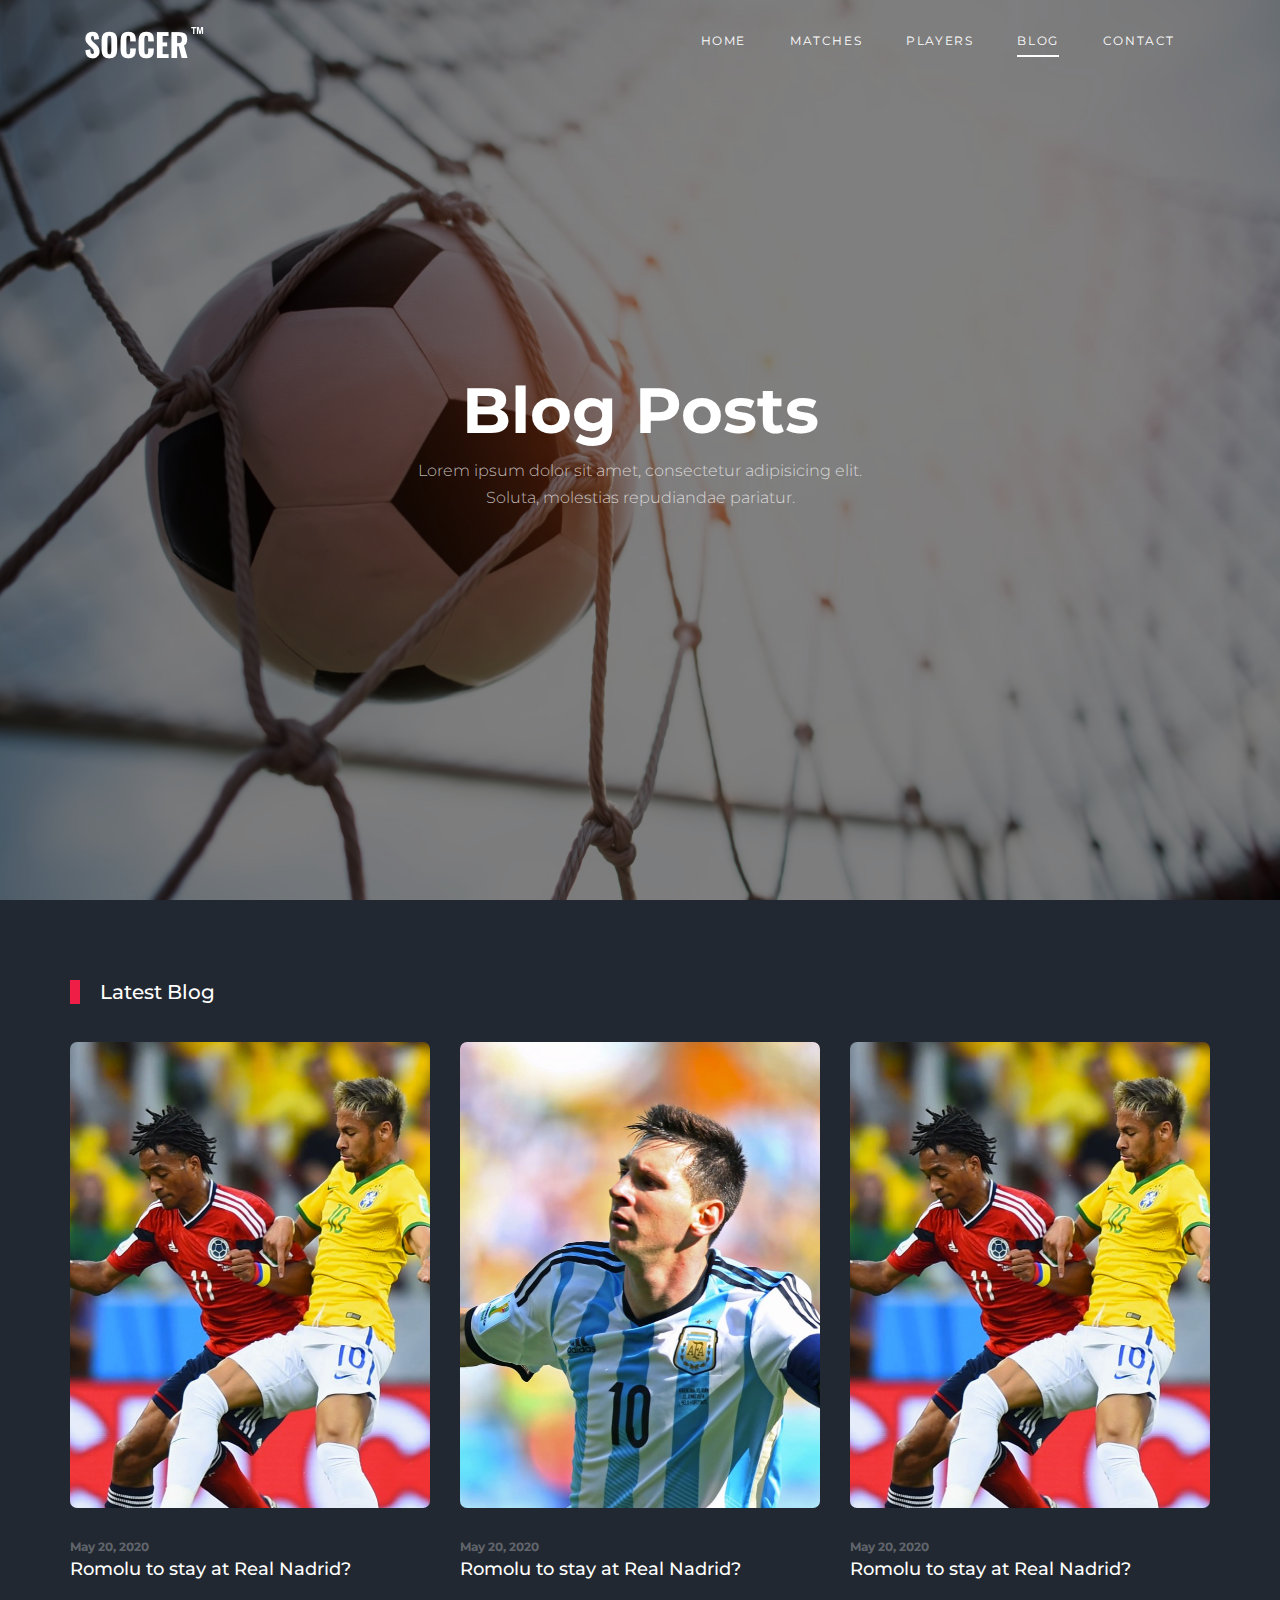
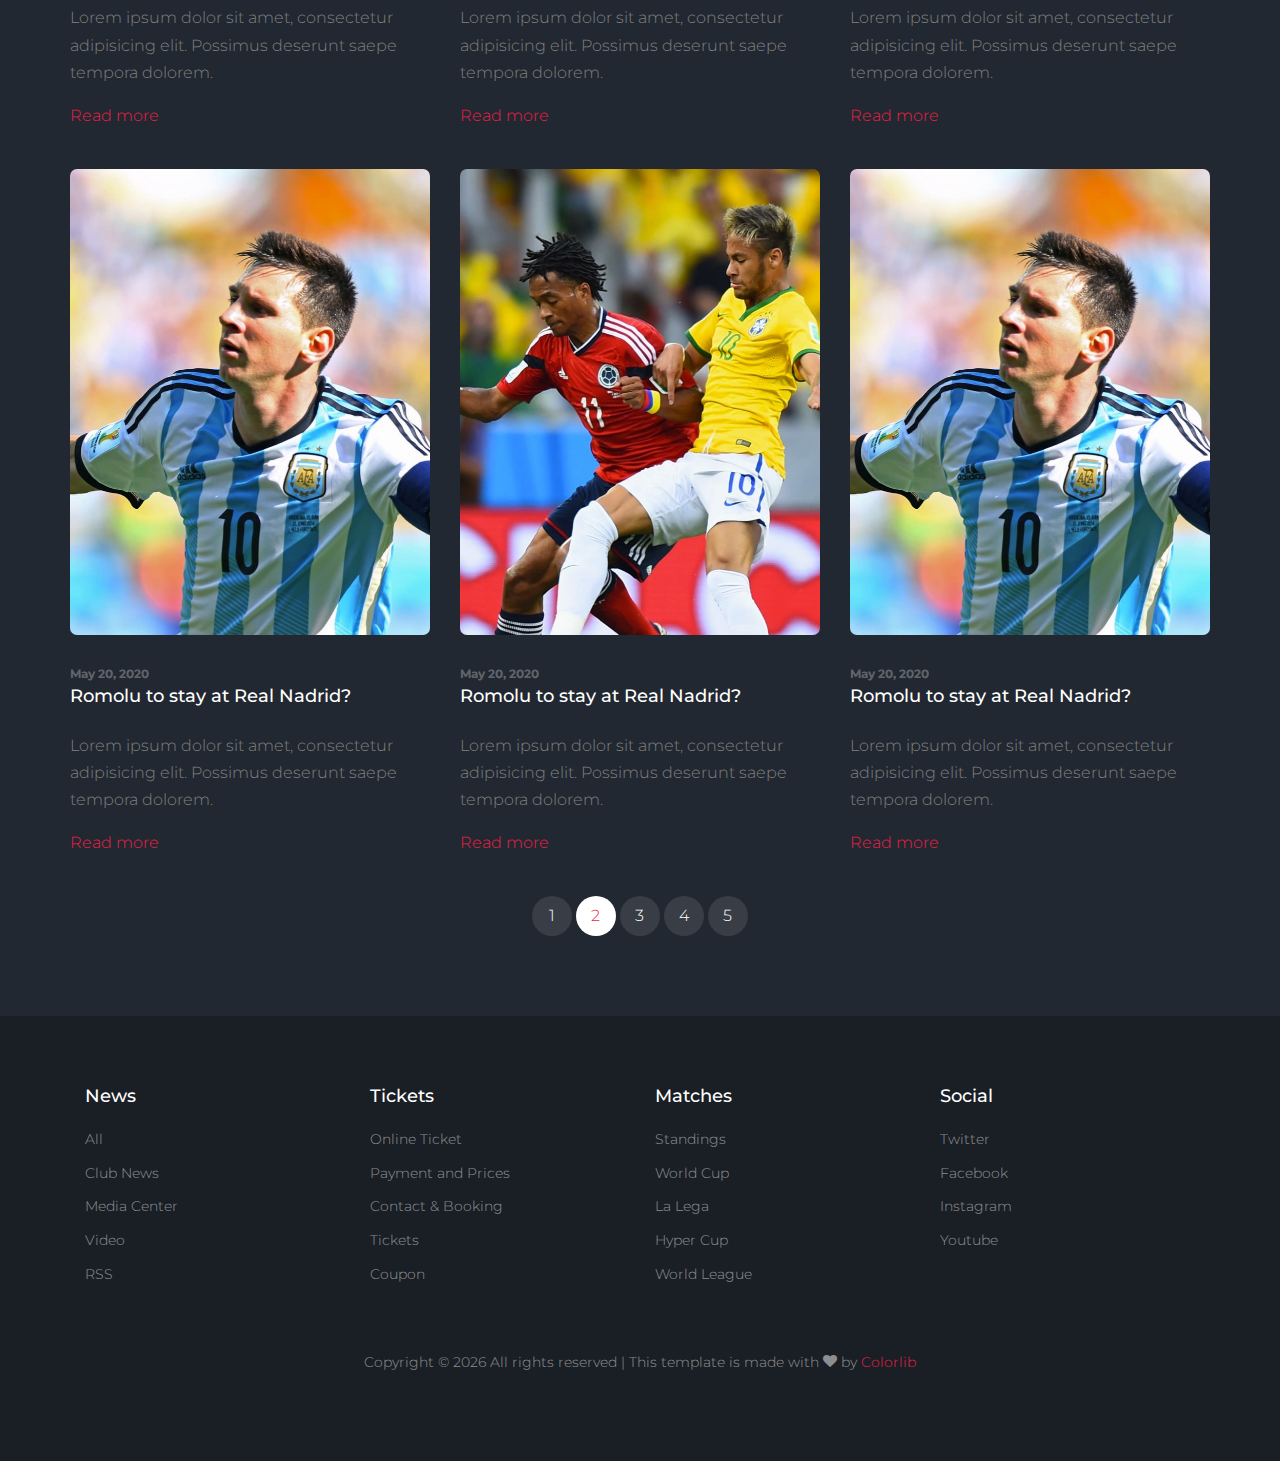
==== blog.html @ 6abc6426 "first commit" ====
<!DOCTYPE html>
<html lang="en">

<head>
  <title>Soccer &mdash; Website by Colorlib</title>
  <meta charset="utf-8">
  <meta name="viewport" content="width=device-width, initial-scale=1, shrink-to-fit=no">


  <link href="https://fonts.googleapis.com/css2?family=Montserrat:wght@400;700&display=swap" rel="stylesheet">

  <link rel="stylesheet" href="fonts/icomoon/style.css">

  <link rel="stylesheet" href="css/bootstrap/bootstrap.css">
  <link rel="stylesheet" href="css/jquery-ui.css">
  <link rel="stylesheet" href="css/owl.carousel.min.css">
  <link rel="stylesheet" href="css/owl.theme.default.min.css">
  <link rel="stylesheet" href="css/owl.theme.default.min.css">

  <link rel="stylesheet" href="css/jquery.fancybox.min.css">

  <link rel="stylesheet" href="css/bootstrap-datepicker.css">

  <link rel="stylesheet" href="fonts/flaticon/font/flaticon.css">

  <link rel="stylesheet" href="css/aos.css">

  <link rel="stylesheet" href="css/style.css">



</head>

<body>

  <div class="site-wrap">

    <div class="site-mobile-menu site-navbar-target">
      <div class="site-mobile-menu-header">
        <div class="site-mobile-menu-close">
          <span class="icon-close2 js-menu-toggle"></span>
        </div>
      </div>
      <div class="site-mobile-menu-body"></div>
    </div>


    <header class="site-navbar py-4" role="banner">

      <div class="container">
        <div class="d-flex align-items-center">
          <div class="site-logo">
            <a href="index.html">
              <img src="images/logo.png" alt="Logo">
            </a>
          </div>
          <div class="ml-auto">
            <nav class="site-navigation position-relative text-right" role="navigation">
              <ul class="site-menu main-menu js-clone-nav mr-auto d-none d-lg-block">
                <li><a href="index.html" class="nav-link">Home</a></li>
                <li><a href="matches.html" class="nav-link">Matches</a></li>
                <li><a href="players.html" class="nav-link">Players</a></li>
                <li class="active"><a href="blog.html" class="nav-link">Blog</a></li>
                <li><a href="contact.html" class="nav-link">Contact</a></li>
              </ul>
            </nav>

            <a href="#" class="d-inline-block d-lg-none site-menu-toggle js-menu-toggle text-black float-right text-white"><span
                class="icon-menu h3 text-white"></span></a>
          </div>
        </div>
      </div>

    </header>

    <div class="hero overlay" style="background-image: url('images/bg_3.jpg');">
      <div class="container">
        <div class="row align-items-center">
          <div class="col-lg-5 mx-auto text-center">
            <h1 class="text-white">Blog Posts</h1>
            <p>Lorem ipsum dolor sit amet, consectetur adipisicing elit. Soluta, molestias repudiandae pariatur.</p>
          </div>
        </div>
      </div>
    </div>

    
    
    <div class="container site-section">
      <div class="row">
        <div class="col-6 title-section">
          <h2 class="heading">Latest Blog</h2>
        </div>
      </div>
      <div class="row">
        <div class="col-lg-4 mb-4">
          <div class="custom-media d-block">
            <div class="img mb-4">
              <a href="single.html"><img src="images/img_1.jpg" alt="Image" class="img-fluid"></a>
            </div>
            <div class="text">
              <span class="meta">May 20, 2020</span>
              <h3 class="mb-4"><a href="#">Romolu to stay at Real Nadrid?</a></h3>
              <p>Lorem ipsum dolor sit amet, consectetur adipisicing elit. Possimus deserunt saepe tempora dolorem.</p>
              <p><a href="#">Read more</a></p>
            </div>
          </div>
        </div>
        <div class="col-lg-4 mb-4">
          <div class="custom-media d-block">
            <div class="img mb-4">
              <a href="single.html"><img src="images/img_3.jpg" alt="Image" class="img-fluid"></a>
            </div>
            <div class="text">
              <span class="meta">May 20, 2020</span>
              <h3 class="mb-4"><a href="#">Romolu to stay at Real Nadrid?</a></h3>
              <p>Lorem ipsum dolor sit amet, consectetur adipisicing elit. Possimus deserunt saepe tempora dolorem.</p>
              <p><a href="#">Read more</a></p>
            </div>
          </div>
        </div>

        <div class="col-lg-4 mb-4">
          <div class="custom-media d-block">
            <div class="img mb-4">
              <a href="single.html"><img src="images/img_1.jpg" alt="Image" class="img-fluid"></a>
            </div>
            <div class="text">
              <span class="meta">May 20, 2020</span>
              <h3 class="mb-4"><a href="#">Romolu to stay at Real Nadrid?</a></h3>
              <p>Lorem ipsum dolor sit amet, consectetur adipisicing elit. Possimus deserunt saepe tempora dolorem.</p>
              <p><a href="#">Read more</a></p>
            </div>
          </div>
        </div>
        <div class="col-lg-4 mb-4">
          <div class="custom-media d-block">
            <div class="img mb-4">
              <a href="single.html"><img src="images/img_3.jpg" alt="Image" class="img-fluid"></a>
            </div>
            <div class="text">
              <span class="meta">May 20, 2020</span>
              <h3 class="mb-4"><a href="#">Romolu to stay at Real Nadrid?</a></h3>
              <p>Lorem ipsum dolor sit amet, consectetur adipisicing elit. Possimus deserunt saepe tempora dolorem.</p>
              <p><a href="#">Read more</a></p>
            </div>
          </div>
        </div>
        
        <div class="col-lg-4 mb-4">
          <div class="custom-media d-block">
            <div class="img mb-4">
              <a href="single.html"><img src="images/img_1.jpg" alt="Image" class="img-fluid"></a>
            </div>
            <div class="text">
              <span class="meta">May 20, 2020</span>
              <h3 class="mb-4"><a href="#">Romolu to stay at Real Nadrid?</a></h3>
              <p>Lorem ipsum dolor sit amet, consectetur adipisicing elit. Possimus deserunt saepe tempora dolorem.</p>
              <p><a href="#">Read more</a></p>
            </div>
          </div>
        </div>
        <div class="col-lg-4 mb-4">
          <div class="custom-media d-block">
            <div class="img mb-4">
              <a href="single.html"><img src="images/img_3.jpg" alt="Image" class="img-fluid"></a>
            </div>
            <div class="text">
              <span class="meta">May 20, 2020</span>
              <h3 class="mb-4"><a href="#">Romolu to stay at Real Nadrid?</a></h3>
              <p>Lorem ipsum dolor sit amet, consectetur adipisicing elit. Possimus deserunt saepe tempora dolorem.</p>
              <p><a href="#">Read more</a></p>
            </div>
          </div>
        </div>
      </div>

      <div class="row justify-content-center">
        <div class="col-lg-7 text-center">
          <div class="custom-pagination">
            <a href="#">1</a>
            <span>2</span>
            <a href="#">3</a>
            <a href="#">4</a>
            <a href="#">5</a>
          </div>
        </div>
      </div>
    </div>


    
    



    <footer class="footer-section">
      <div class="container">
        <div class="row">
          <div class="col-lg-3">
            <div class="widget mb-3">
              <h3>News</h3>
              <ul class="list-unstyled links">
                <li><a href="#">All</a></li>
                <li><a href="#">Club News</a></li>
                <li><a href="#">Media Center</a></li>
                <li><a href="#">Video</a></li>
                <li><a href="#">RSS</a></li>
              </ul>
            </div>
          </div>
          <div class="col-lg-3">
            <div class="widget mb-3">
              <h3>Tickets</h3>
              <ul class="list-unstyled links">
                <li><a href="#">Online Ticket</a></li>
                <li><a href="#">Payment and Prices</a></li>
                <li><a href="#">Contact &amp; Booking</a></li>
                <li><a href="#">Tickets</a></li>
                <li><a href="#">Coupon</a></li>
              </ul>
            </div>
          </div>
          <div class="col-lg-3">
            <div class="widget mb-3">
              <h3>Matches</h3>
              <ul class="list-unstyled links">
                <li><a href="#">Standings</a></li>
                <li><a href="#">World Cup</a></li>
                <li><a href="#">La Lega</a></li>
                <li><a href="#">Hyper Cup</a></li>
                <li><a href="#">World League</a></li>
              </ul>
            </div>
          </div>

          <div class="col-lg-3">
            <div class="widget mb-3">
              <h3>Social</h3>
              <ul class="list-unstyled links">
                <li><a href="#">Twitter</a></li>
                <li><a href="#">Facebook</a></li>
                <li><a href="#">Instagram</a></li>
                <li><a href="#">Youtube</a></li>
              </ul>
            </div>
          </div>

        </div>

        <div class="row text-center">
          <div class="col-md-12">
            <div class=" pt-5">
              <p>
                <!-- Link back to Colorlib can't be removed. Template is licensed under CC BY 3.0. -->
                Copyright &copy;
                <script>
                  document.write(new Date().getFullYear());
                </script> All rights reserved | This template is made with <i class="icon-heart"
                  aria-hidden="true"></i> by <a href="https://colorlib.com" target="_blank">Colorlib</a>
                <!-- Link back to Colorlib can't be removed. Template is licensed under CC BY 3.0. -->
              </p>
            </div>
          </div>

        </div>
      </div>
    </footer>



  </div>
  <!-- .site-wrap -->

  <script src="js/jquery-3.3.1.min.js"></script>
  <script src="js/jquery-migrate-3.0.1.min.js"></script>
  <script src="js/jquery-ui.js"></script>
  <script src="js/popper.min.js"></script>
  <script src="js/bootstrap.min.js"></script>
  <script src="js/owl.carousel.min.js"></script>
  <script src="js/jquery.stellar.min.js"></script>
  <script src="js/jquery.countdown.min.js"></script>
  <script src="js/bootstrap-datepicker.min.js"></script>
  <script src="js/jquery.easing.1.3.js"></script>
  <script src="js/aos.js"></script>
  <script src="js/jquery.fancybox.min.js"></script>
  <script src="js/jquery.sticky.js"></script>
  <script src="js/jquery.mb.YTPlayer.min.js"></script>


  <script src="js/main.js"></script>

</body>

</html>
---- fonts/icomoon/style.css ----
@font-face {
  font-family: 'icomoon';
  src:  url('fonts/icomoon.eot?10si43');
  src:  url('fonts/icomoon.eot?10si43#iefix') format('embedded-opentype'),
    url('fonts/icomoon.ttf?10si43') format('truetype'),
    url('fonts/icomoon.woff?10si43') format('woff'),
    url('fonts/icomoon.svg?10si43#icomoon') format('svg');
  font-weight: normal;
  font-style: normal;
}

[class^="icon-"], [class*=" icon-"] {
  /* use !important to prevent issues with browser extensions that change fonts */
  font-family: 'icomoon' !important;
  speak: none;
  font-style: normal;
  font-weight: normal;
  font-variant: normal;
  text-transform: none;
  line-height: 1;

  /* Better Font Rendering =========== */
  -webkit-font-smoothing: antialiased;
  -moz-osx-font-smoothing: grayscale;
}

.icon-asterisk:before {
  content: "\f069";
}
.icon-plus:before {
  content: "\f067";
}
.icon-question:before {
  content: "\f128";
}
.icon-minus:before {
  content: "\f068";
}
.icon-glass:before {
  content: "\f000";
}
.icon-music:before {
  content: "\f001";
}
.icon-search:before {
  content: "\f002";
}
.icon-envelope-o:before {
  content: "\f003";
}
.icon-heart:before {
  content: "\f004";
}
.icon-star:before {
  content: "\f005";
}
.icon-star-o:before {
  content: "\f006";
}
.icon-user:before {
  content: "\f007";
}
.icon-film:before {
  content: "\f008";
}
.icon-th-large:before {
  content: "\f009";
}
.icon-th:before {
  content: "\f00a";
}
.icon-th-list:before {
  content: "\f00b";
}
.icon-check:before {
  content: "\f00c";
}
.icon-close:before {
  content: "\f00d";
}
.icon-remove:before {
  content: "\f00d";
}
.icon-times:before {
  content: "\f00d";
}
.icon-search-plus:before {
  content: "\f00e";
}
.icon-search-minus:before {
  content: "\f010";
}
.icon-power-off:before {
  content: "\f011";
}
.icon-signal:before {
  content: "\f012";
}
.icon-cog:before {
  content: "\f013";
}
.icon-gear:before {
  content: "\f013";
}
.icon-trash-o:before {
  content: "\f014";
}
.icon-home:before {
  content: "\f015";
}
.icon-file-o:before {
  content: "\f016";
}
.icon-clock-o:before {
  content: "\f017";
}
.icon-road:before {
  content: "\f018";
}
.icon-download:before {
  content: "\f019";
}
.icon-arrow-circle-o-down:before {
  content: "\f01a";
}
.icon-arrow-circle-o-up:before {
  content: "\f01b";
}
.icon-inbox:before {
  content: "\f01c";
}
.icon-play-circle-o:before {
  content: "\f01d";
}
.icon-repeat:before {
  content: "\f01e";
}
.icon-rotate-right:before {
  content: "\f01e";
}
.icon-refresh:before {
  content: "\f021";
}
.icon-list-alt:before {
  content: "\f022";
}
.icon-lock:before {
  content: "\f023";
}
.icon-flag:before {
  content: "\f024";
}
.icon-headphones:before {
  content: "\f025";
}
.icon-volume-off:before {
  content: "\f026";
}
.icon-volume-down:before {
  content: "\f027";
}
.icon-volume-up:before {
  content: "\f028";
}
.icon-qrcode:before {
  content: "\f029";
}
.icon-barcode:before {
  content: "\f02a";
}
.icon-tag:before {
  content: "\f02b";
}
.icon-tags:before {
  content: "\f02c";
}
.icon-book:before {
  content: "\f02d";
}
.icon-bookmark:before {
  content: "\f02e";
}
.icon-print:before {
  content: "\f02f";
}
.icon-camera:before {
  content: "\f030";
}
.icon-font:before {
  content: "\f031";
}
.icon-bold:before {
  content: "\f032";
}
.icon-italic:before {
  content: "\f033";
}
.icon-text-height:before {
  content: "\f034";
}
.icon-text-width:before {
  content: "\f035";
}
.icon-align-left:before {
  content: "\f036";
}
.icon-align-center:before {
  content: "\f037";
}
.icon-align-right:before {
  content: "\f038";
}
.icon-align-justify:before {
  content: "\f039";
}
.icon-list:before {
  content: "\f03a";
}
.icon-dedent:before {
  content: "\f03b";
}
.icon-outdent:before {
  content: "\f03b";
}
.icon-indent:before {
  content: "\f03c";
}
.icon-video-camera:before {
  content: "\f03d";
}
.icon-image:before {
  content: "\f03e";
}
.icon-photo:before {
  content: "\f03e";
}
.icon-picture-o:before {
  content: "\f03e";
}
.icon-pencil:before {
  content: "\f040";
}
.icon-map-marker:before {
  content: "\f041";
}
.icon-adjust:before {
  content: "\f042";
}
.icon-tint:before {
  content: "\f043";
}
.icon-edit:before {
  content: "\f044";
}
.icon-pencil-square-o:before {
  content: "\f044";
}
.icon-share-square-o:before {
  content: "\f045";
}
.icon-check-square-o:before {
  content: "\f046";
}
.icon-arrows:before {
  content: "\f047";
}
.icon-step-backward:before {
  content: "\f048";
}
.icon-fast-backward:before {
  content: "\f049";
}
.icon-backward:before {
  content: "\f04a";
}
.icon-play:before {
  content: "\f04b";
}
.icon-pause:before {
  content: "\f04c";
}
.icon-stop:before {
  content: "\f04d";
}
.icon-forward:before {
  content: "\f04e";
}
.icon-fast-forward:before {
  content: "\f050";
}
.icon-step-forward:before {
  content: "\f051";
}
.icon-eject:before {
  content: "\f052";
}
.icon-chevron-left:before {
  content: "\f053";
}
.icon-chevron-right:before {
  content: "\f054";
}
.icon-plus-circle:before {
  content: "\f055";
}
.icon-minus-circle:before {
  content: "\f056";
}
.icon-times-circle:before {
  content: "\f057";
}
.icon-check-circle:before {
  content: "\f058";
}
.icon-question-circle:before {
  content: "\f059";
}
.icon-info-circle:before {
  content: "\f05a";
}
.icon-crosshairs:before {
  content: "\f05b";
}
.icon-times-circle-o:before {
  content: "\f05c";
}
.icon-check-circle-o:before {
  content: "\f05d";
}
.icon-ban:before {
  content: "\f05e";
}
.icon-arrow-left:before {
  content: "\f060";
}
.icon-arrow-right:before {
  content: "\f061";
}
.icon-arrow-up:before {
  content: "\f062";
}
.icon-arrow-down:before {
  content: "\f063";
}
.icon-mail-forward:before {
  content: "\f064";
}
.icon-share:before {
  content: "\f064";
}
.icon-expand:before {
  content: "\f065";
}
.icon-compress:before {
  content: "\f066";
}
.icon-exclamation-circle:before {
  content: "\f06a";
}
.icon-gift:before {
  content: "\f06b";
}
.icon-leaf:before {
  content: "\f06c";
}
.icon-fire:before {
  content: "\f06d";
}
.icon-eye:before {
  content: "\f06e";
}
.icon-eye-slash:before {
  content: "\f070";
}
.icon-exclamation-triangle:before {
  content: "\f071";
}
.icon-warning:before {
  content: "\f071";
}
.icon-plane:before {
  content: "\f072";
}
.icon-calendar:before {
  content: "\f073";
}
.icon-random:before {
  content: "\f074";
}
.icon-comment:before {
  content: "\f075";
}
.icon-magnet:before {
  content: "\f076";
}
.icon-chevron-up:before {
  content: "\f077";
}
.icon-chevron-down:before {
  content: "\f078";
}
.icon-retweet:before {
  content: "\f079";
}
.icon-shopping-cart:before {
  content: "\f07a";
}
.icon-folder:before {
  content: "\f07b";
}
.icon-folder-open:before {
  content: "\f07c";
}
.icon-arrows-v:before {
  content: "\f07d";
}
.icon-arrows-h:before {
  content: "\f07e";
}
.icon-bar-chart:before {
  content: "\f080";
}
.icon-bar-chart-o:before {
  content: "\f080";
}
.icon-twitter-square:before {
  content: "\f081";
}
.icon-facebook-square:before {
  content: "\f082";
}
.icon-camera-retro:before {
  content: "\f083";
}
.icon-key:before {
  content: "\f084";
}
.icon-cogs:before {
  content: "\f085";
}
.icon-gears:before {
  content: "\f085";
}
.icon-comments:before {
  content: "\f086";
}
.icon-thumbs-o-up:before {
  content: "\f087";
}
.icon-thumbs-o-down:before {
  content: "\f088";
}
.icon-star-half:before {
  content: "\f089";
}
.icon-heart-o:before {
  content: "\f08a";
}
.icon-sign-out:before {
  content: "\f08b";
}
.icon-linkedin-square:before {
  content: "\f08c";
}
.icon-thumb-tack:before {
  content: "\f08d";
}
.icon-external-link:before {
  content: "\f08e";
}
.icon-sign-in:before {
  content: "\f090";
}
.icon-trophy:before {
  content: "\f091";
}
.icon-github-square:before {
  content: "\f092";
}
.icon-upload:before {
  content: "\f093";
}
.icon-lemon-o:before {
  content: "\f094";
}
.icon-phone:before {
  content: "\f095";
}
.icon-square-o:before {
  content: "\f096";
}
.icon-bookmark-o:before {
  content: "\f097";
}
.icon-phone-square:before {
  content: "\f098";
}
.icon-twitter:before {
  content: "\f099";
}
.icon-facebook:before {
  content: "\f09a";
}
.icon-facebook-f:before {
  content: "\f09a";
}
.icon-github:before {
  content: "\f09b";
}
.icon-unlock:before {
  content: "\f09c";
}
.icon-credit-card:before {
  content: "\f09d";
}
.icon-feed:before {
  content: "\f09e";
}
.icon-rss:before {
  content: "\f09e";
}
.icon-hdd-o:before {
  content: "\f0a0";
}
.icon-bullhorn:before {
  content: "\f0a1";
}
.icon-bell-o:before {
  content: "\f0a2";
}
.icon-certificate:before {
  content: "\f0a3";
}
.icon-hand-o-right:before {
  content: "\f0a4";
}
.icon-hand-o-left:before {
  content: "\f0a5";
}
.icon-hand-o-up:before {
  content: "\f0a6";
}
.icon-hand-o-down:before {
  content: "\f0a7";
}
.icon-arrow-circle-left:before {
  content: "\f0a8";
}
.icon-arrow-circle-right:before {
  content: "\f0a9";
}
.icon-arrow-circle-up:before {
  content: "\f0aa";
}
.icon-arrow-circle-down:before {
  content: "\f0ab";
}
.icon-globe:before {
  content: "\f0ac";
}
.icon-wrench:before {
  content: "\f0ad";
}
.icon-tasks:before {
  content: "\f0ae";
}
.icon-filter:before {
  content: "\f0b0";
}
.icon-briefcase:before {
  content: "\f0b1";
}
.icon-arrows-alt:before {
  content: "\f0b2";
}
.icon-group:before {
  content: "\f0c0";
}
.icon-users:before {
  content: "\f0c0";
}
.icon-chain:before {
  content: "\f0c1";
}
.icon-link:before {
  content: "\f0c1";
}
.icon-cloud:before {
  content: "\f0c2";
}
.icon-flask:before {
  content: "\f0c3";
}
.icon-cut:before {
  content: "\f0c4";
}
.icon-scissors:before {
  content: "\f0c4";
}
.icon-copy:before {
  content: "\f0c5";
}
.icon-files-o:before {
  content: "\f0c5";
}
.icon-paperclip:before {
  content: "\f0c6";
}
.icon-floppy-o:before {
  content: "\f0c7";
}
.icon-save:before {
  content: "\f0c7";
}
.icon-square:before {
  content: "\f0c8";
}
.icon-bars:before {
  content: "\f0c9";
}
.icon-navicon:before {
  content: "\f0c9";
}
.icon-reorder:before {
  content: "\f0c9";
}
.icon-list-ul:before {
  content: "\f0ca";
}
.icon-list-ol:before {
  content: "\f0cb";
}
.icon-strikethrough:before {
  content: "\f0cc";
}
.icon-underline:before {
  content: "\f0cd";
}
.icon-table:before {
  content: "\f0ce";
}
.icon-magic:before {
  content: "\f0d0";
}
.icon-truck:before {
  content: "\f0d1";
}
.icon-pinterest:before {
  content: "\f0d2";
}
.icon-pinterest-square:before {
  content: "\f0d3";
}
.icon-google-plus-square:before {
  content: "\f0d4";
}
.icon-google-plus:before {
  content: "\f0d5";
}
.icon-money:before {
  content: "\f0d6";
}
.icon-caret-down:before {
  content: "\f0d7";
}
.icon-caret-up:before {
  content: "\f0d8";
}
.icon-caret-left:before {
  content: "\f0d9";
}
.icon-caret-right:before {
  content: "\f0da";
}
.icon-columns:before {
  content: "\f0db";
}
.icon-sort:before {
  content: "\f0dc";
}
.icon-unsorted:before {
  content: "\f0dc";
}
.icon-sort-desc:before {
  content: "\f0dd";
}
.icon-sort-down:before {
  content: "\f0dd";
}
.icon-sort-asc:before {
  content: "\f0de";
}
.icon-sort-up:before {
  content: "\f0de";
}
.icon-envelope:before {
  content: "\f0e0";
}
.icon-linkedin:before {
  content: "\f0e1";
}
.icon-rotate-left:before {
  content: "\f0e2";
}
.icon-undo:before {
  content: "\f0e2";
}
.icon-gavel:before {
  content: "\f0e3";
}
.icon-legal:before {
  content: "\f0e3";
}
.icon-dashboard:before {
  content: "\f0e4";
}
.icon-tachometer:before {
  content: "\f0e4";
}
.icon-comment-o:before {
  content: "\f0e5";
}
.icon-comments-o:before {
  content: "\f0e6";
}
.icon-bolt:before {
  content: "\f0e7";
}
.icon-flash:before {
  content: "\f0e7";
}
.icon-sitemap:before {
  content: "\f0e8";
}
.icon-umbrella:before {
  content: "\f0e9";
}
.icon-clipboard:before {
  content: "\f0ea";
}
.icon-paste:before {
  content: "\f0ea";
}
.icon-lightbulb-o:before {
  content: "\f0eb";
}
.icon-exchange:before {
  content: "\f0ec";
}
.icon-cloud-download:before {
  content: "\f0ed";
}
.icon-cloud-upload:before {
  content: "\f0ee";
}
.icon-user-md:before {
  content: "\f0f0";
}
.icon-stethoscope:before {
  content: "\f0f1";
}
.icon-suitcase:before {
  content: "\f0f2";
}
.icon-bell:before {
  content: "\f0f3";
}
.icon-coffee:before {
  content: "\f0f4";
}
.icon-cutlery:before {
  content: "\f0f5";
}
.icon-file-text-o:before {
  content: "\f0f6";
}
.icon-building-o:before {
  content: "\f0f7";
}
.icon-hospital-o:before {
  content: "\f0f8";
}
.icon-ambulance:before {
  content: "\f0f9";
}
.icon-medkit:before {
  content: "\f0fa";
}
.icon-fighter-jet:before {
  content: "\f0fb";
}
.icon-beer:before {
  content: "\f0fc";
}
.icon-h-square:before {
  content: "\f0fd";
}
.icon-plus-square:before {
  content: "\f0fe";
}
.icon-angle-double-left:before {
  content: "\f100";
}
.icon-angle-double-right:before {
  content: "\f101";
}
.icon-angle-double-up:before {
  content: "\f102";
}
.icon-angle-double-down:before {
  content: "\f103";
}
.icon-angle-left:before {
  content: "\f104";
}
.icon-angle-right:before {
  content: "\f105";
}
.icon-angle-up:before {
  content: "\f106";
}
.icon-angle-down:before {
  content: "\f107";
}
.icon-desktop:before {
  content: "\f108";
}
.icon-laptop:before {
  content: "\f109";
}
.icon-tablet:before {
  content: "\f10a";
}
.icon-mobile:before {
  content: "\f10b";
}
.icon-mobile-phone:before {
  content: "\f10b";
}
.icon-circle-o:before {
  content: "\f10c";
}
.icon-quote-left:before {
  content: "\f10d";
}
.icon-quote-right:before {
  content: "\f10e";
}
.icon-spinner:before {
  content: "\f110";
}
.icon-circle:before {
  content: "\f111";
}
.icon-mail-reply:before {
  content: "\f112";
}
.icon-reply:before {
  content: "\f112";
}
.icon-github-alt:before {
  content: "\f113";
}
.icon-folder-o:before {
  content: "\f114";
}
.icon-folder-open-o:before {
  content: "\f115";
}
.icon-smile-o:before {
  content: "\f118";
}
.icon-frown-o:before {
  content: "\f119";
}
.icon-meh-o:before {
  content: "\f11a";
}
.icon-gamepad:before {
  content: "\f11b";
}
.icon-keyboard-o:before {
  content: "\f11c";
}
.icon-flag-o:before {
  content: "\f11d";
}
.icon-flag-checkered:before {
  content: "\f11e";
}
.icon-terminal:before {
  content: "\f120";
}
.icon-code:before {
  content: "\f121";
}
.icon-mail-reply-all:before {
  content: "\f122";
}
.icon-reply-all:before {
  content: "\f122";
}
.icon-star-half-empty:before {
  content: "\f123";
}
.icon-star-half-full:before {
  content: "\f123";
}
.icon-star-half-o:before {
  content: "\f123";
}
.icon-location-arrow:before {
  content: "\f124";
}
.icon-crop:before {
  content: "\f125";
}
.icon-code-fork:before {
  content: "\f126";
}
.icon-chain-broken:before {
  content: "\f127";
}
.icon-unlink:before {
  content: "\f127";
}
.icon-info:before {
  content: "\f129";
}
.icon-exclamation:before {
  content: "\f12a";
}
.icon-superscript:before {
  content: "\f12b";
}
.icon-subscript:before {
  content: "\f12c";
}
.icon-eraser:before {
  content: "\f12d";
}
.icon-puzzle-piece:before {
  content: "\f12e";
}
.icon-microphone:before {
  content: "\f130";
}
.icon-microphone-slash:before {
  content: "\f131";
}
.icon-shield:before {
  content: "\f132";
}
.icon-calendar-o:before {
  content: "\f133";
}
.icon-fire-extinguisher:before {
  content: "\f134";
}
.icon-rocket:before {
  content: "\f135";
}
.icon-maxcdn:before {
  content: "\f136";
}
.icon-chevron-circle-left:before {
  content: "\f137";
}
.icon-chevron-circle-right:before {
  content: "\f138";
}
.icon-chevron-circle-up:before {
  content: "\f139";
}
.icon-chevron-circle-down:before {
  content: "\f13a";
}
.icon-html5:before {
  content: "\f13b";
}
.icon-css3:before {
  content: "\f13c";
}
.icon-anchor:before {
  content: "\f13d";
}
.icon-unlock-alt:before {
  content: "\f13e";
}
.icon-bullseye:before {
  content: "\f140";
}
.icon-ellipsis-h:before {
  content: "\f141";
}
.icon-ellipsis-v:before {
  content: "\f142";
}
.icon-rss-square:before {
  content: "\f143";
}
.icon-play-circle:before {
  content: "\f144";
}
.icon-ticket:before {
  content: "\f145";
}
.icon-minus-square:before {
  content: "\f146";
}
.icon-minus-square-o:before {
  content: "\f147";
}
.icon-level-up:before {
  content: "\f148";
}
.icon-level-down:before {
  content: "\f149";
}
.icon-check-square:before {
  content: "\f14a";
}
.icon-pencil-square:before {
  content: "\f14b";
}
.icon-external-link-square:before {
  content: "\f14c";
}
.icon-share-square:before {
  content: "\f14d";
}
.icon-compass:before {
  content: "\f14e";
}
.icon-caret-square-o-down:before {
  content: "\f150";
}
.icon-toggle-down:before {
  content: "\f150";
}
.icon-caret-square-o-up:before {
  content: "\f151";
}
.icon-toggle-up:before {
  content: "\f151";
}
.icon-caret-square-o-right:before {
  content: "\f152";
}
.icon-toggle-right:before {
  content: "\f152";
}
.icon-eur:before {
  content: "\f153";
}
.icon-euro:before {
  content: "\f153";
}
.icon-gbp:before {
  content: "\f154";
}
.icon-dollar:before {
  content: "\f155";
}
.icon-usd:before {
  content: "\f155";
}
.icon-inr:before {
  content: "\f156";
}
.icon-rupee:before {
  content: "\f156";
}
.icon-cny:before {
  content: "\f157";
}
.icon-jpy:before {
  content: "\f157";
}
.icon-rmb:before {
  content: "\f157";
}
.icon-yen:before {
  content: "\f157";
}
.icon-rouble:before {
  content: "\f158";
}
.icon-rub:before {
  content: "\f158";
}
.icon-ruble:before {
  content: "\f158";
}
.icon-krw:before {
  content: "\f159";
}
.icon-won:before {
  content: "\f159";
}
.icon-bitcoin:before {
  content: "\f15a";
}
.icon-btc:before {
  content: "\f15a";
}
.icon-file:before {
  content: "\f15b";
}
.icon-file-text:before {
  content: "\f15c";
}
.icon-sort-alpha-asc:before {
  content: "\f15d";
}
.icon-sort-alpha-desc:before {
  content: "\f15e";
}
.icon-sort-amount-asc:before {
  content: "\f160";
}
.icon-sort-amount-desc:before {
  content: "\f161";
}
.icon-sort-numeric-asc:before {
  content: "\f162";
}
.icon-sort-numeric-desc:before {
  content: "\f163";
}
.icon-thumbs-up:before {
  content: "\f164";
}
.icon-thumbs-down:before {
  content: "\f165";
}
.icon-youtube-square:before {
  content: "\f166";
}
.icon-youtube:before {
  content: "\f167";
}
.icon-xing:before {
  content: "\f168";
}
.icon-xing-square:before {
  content: "\f169";
}
.icon-youtube-play:before {
  content: "\f16a";
}
.icon-dropbox:before {
  content: "\f16b";
}
.icon-stack-overflow:before {
  content: "\f16c";
}
.icon-instagram:before {
  content: "\f16d";
}
.icon-flickr:before {
  content: "\f16e";
}
.icon-adn:before {
  content: "\f170";
}
.icon-bitbucket:before {
  content: "\f171";
}
.icon-bitbucket-square:before {
  content: "\f172";
}
.icon-tumblr:before {
  content: "\f173";
}
.icon-tumblr-square:before {
  content: "\f174";
}
.icon-long-arrow-down:before {
  content: "\f175";
}
.icon-long-arrow-up:before {
  content: "\f176";
}
.icon-long-arrow-left:before {
  content: "\f177";
}
.icon-long-arrow-right:before {
  content: "\f178";
}
.icon-apple:before {
  content: "\f179";
}
.icon-windows:before {
  content: "\f17a";
}
.icon-android:before {
  content: "\f17b";
}
.icon-linux:before {
  content: "\f17c";
}
.icon-dribbble:before {
  content: "\f17d";
}
.icon-skype:before {
  content: "\f17e";
}
.icon-foursquare:before {
  content: "\f180";
}
.icon-trello:before {
  content: "\f181";
}
.icon-female:before {
  content: "\f182";
}
.icon-male:before {
  content: "\f183";
}
.icon-gittip:before {
  content: "\f184";
}
.icon-gratipay:before {
  content: "\f184";
}
.icon-sun-o:before {
  content: "\f185";
}
.icon-moon-o:before {
  content: "\f186";
}
.icon-archive:before {
  content: "\f187";
}
.icon-bug:before {
  content: "\f188";
}
.icon-vk:before {
  content: "\f189";
}
.icon-weibo:before {
  content: "\f18a";
}
.icon-renren:before {
  content: "\f18b";
}
.icon-pagelines:before {
  content: "\f18c";
}
.icon-stack-exchange:before {
  content: "\f18d";
}
.icon-arrow-circle-o-right:before {
  content: "\f18e";
}
.icon-arrow-circle-o-left:before {
  content: "\f190";
}
.icon-caret-square-o-left:before {
  content: "\f191";
}
.icon-toggle-left:before {
  content: "\f191";
}
.icon-dot-circle-o:before {
  content: "\f192";
}
.icon-wheelchair:before {
  content: "\f193";
}
.icon-vimeo-square:before {
  content: "\f194";
}
.icon-try:before {
  content: "\f195";
}
.icon-turkish-lira:before {
  content: "\f195";
}
.icon-plus-square-o:before {
  content: "\f196";
}
.icon-space-shuttle:before {
  content: "\f197";
}
.icon-slack:before {
  content: "\f198";
}
.icon-envelope-square:before {
  content: "\f199";
}
.icon-wordpress:before {
  content: "\f19a";
}
.icon-openid:before {
  content: "\f19b";
}
.icon-bank:before {
  content: "\f19c";
}
.icon-institution:before {
  content: "\f19c";
}
.icon-university:before {
  content: "\f19c";
}
.icon-graduation-cap:before {
  content: "\f19d";
}
.icon-mortar-board:before {
  content: "\f19d";
}
.icon-yahoo:before {
  content: "\f19e";
}
.icon-google:before {
  content: "\f1a0";
}
.icon-reddit:before {
  content: "\f1a1";
}
.icon-reddit-square:before {
  content: "\f1a2";
}
.icon-stumbleupon-circle:before {
  content: "\f1a3";
}
.icon-stumbleupon:before {
  content: "\f1a4";
}
.icon-delicious:before {
  content: "\f1a5";
}
.icon-digg:before {
  content: "\f1a6";
}
.icon-pied-piper-pp:before {
  content: "\f1a7";
}
.icon-pied-piper-alt:before {
  content: "\f1a8";
}
.icon-drupal:before {
  content: "\f1a9";
}
.icon-joomla:before {
  content: "\f1aa";
}
.icon-language:before {
  content: "\f1ab";
}
.icon-fax:before {
  content: "\f1ac";
}
.icon-building:before {
  content: "\f1ad";
}
.icon-child:before {
  content: "\f1ae";
}
.icon-paw:before {
  content: "\f1b0";
}
.icon-spoon:before {
  content: "\f1b1";
}
.icon-cube:before {
  content: "\f1b2";
}
.icon-cubes:before {
  content: "\f1b3";
}
.icon-behance:before {
  content: "\f1b4";
}
.icon-behance-square:before {
  content: "\f1b5";
}
.icon-steam:before {
  content: "\f1b6";
}
.icon-steam-square:before {
  content: "\f1b7";
}
.icon-recycle:before {
  content: "\f1b8";
}
.icon-automobile:before {
  content: "\f1b9";
}
.icon-car:before {
  content: "\f1b9";
}
.icon-cab:before {
  content: "\f1ba";
}
.icon-taxi:before {
  content: "\f1ba";
}
.icon-tree:before {
  content: "\f1bb";
}
.icon-spotify:before {
  content: "\f1bc";
}
.icon-deviantart:before {
  content: "\f1bd";
}
.icon-soundcloud:before {
  content: "\f1be";
}
.icon-database:before {
  content: "\f1c0";
}
.icon-file-pdf-o:before {
  content: "\f1c1";
}
.icon-file-word-o:before {
  content: "\f1c2";
}
.icon-file-excel-o:before {
  content: "\f1c3";
}
.icon-file-powerpoint-o:before {
  content: "\f1c4";
}
.icon-file-image-o:before {
  content: "\f1c5";
}
.icon-file-photo-o:before {
  content: "\f1c5";
}
.icon-file-picture-o:before {
  content: "\f1c5";
}
.icon-file-archive-o:before {
  content: "\f1c6";
}
.icon-file-zip-o:before {
  content: "\f1c6";
}
.icon-file-audio-o:before {
  content: "\f1c7";
}
.icon-file-sound-o:before {
  content: "\f1c7";
}
.icon-file-movie-o:before {
  content: "\f1c8";
}
.icon-file-video-o:before {
  content: "\f1c8";
}
.icon-file-code-o:before {
  content: "\f1c9";
}
.icon-vine:before {
  content: "\f1ca";
}
.icon-codepen:before {
  content: "\f1cb";
}
.icon-jsfiddle:before {
  content: "\f1cc";
}
.icon-life-bouy:before {
  content: "\f1cd";
}
.icon-life-buoy:before {
  content: "\f1cd";
}
.icon-life-ring:before {
  content: "\f1cd";
}
.icon-life-saver:before {
  content: "\f1cd";
}
.icon-support:before {
  content: "\f1cd";
}
.icon-circle-o-notch:before {
  content: "\f1ce";
}
.icon-ra:before {
  content: "\f1d0";
}
.icon-rebel:before {
  content: "\f1d0";
}
.icon-resistance:before {
  content: "\f1d0";
}
.icon-empire:before {
  content: "\f1d1";
}
.icon-ge:before {
  content: "\f1d1";
}
.icon-git-square:before {
  content: "\f1d2";
}
.icon-git:before {
  content: "\f1d3";
}
.icon-hacker-news:before {
  content: "\f1d4";
}
.icon-y-combinator-square:before {
  content: "\f1d4";
}
.icon-yc-square:before {
  content: "\f1d4";
}
.icon-tencent-weibo:before {
  content: "\f1d5";
}
.icon-qq:before {
  content: "\f1d6";
}
.icon-wechat:before {
  content: "\f1d7";
}
.icon-weixin:before {
  content: "\f1d7";
}
.icon-paper-plane:before {
  content: "\f1d8";
}
.icon-send:before {
  content: "\f1d8";
}
.icon-paper-plane-o:before {
  content: "\f1d9";
}
.icon-send-o:before {
  content: "\f1d9";
}
.icon-history:before {
  content: "\f1da";
}
.icon-circle-thin:before {
  content: "\f1db";
}
.icon-header:before {
  content: "\f1dc";
}
.icon-paragraph:before {
  content: "\f1dd";
}
.icon-sliders:before {
  content: "\f1de";
}
.icon-share-alt:before {
  content: "\f1e0";
}
.icon-share-alt-square:before {
  content: "\f1e1";
}
.icon-bomb:before {
  content: "\f1e2";
}
.icon-futbol-o:before {
  content: "\f1e3";
}
.icon-soccer-ball-o:before {
  content: "\f1e3";
}
.icon-tty:before {
  content: "\f1e4";
}
.icon-binoculars:before {
  content: "\f1e5";
}
.icon-plug:before {
  content: "\f1e6";
}
.icon-slideshare:before {
  content: "\f1e7";
}
.icon-twitch:before {
  content: "\f1e8";
}
.icon-yelp:before {
  content: "\f1e9";
}
.icon-newspaper-o:before {
  content: "\f1ea";
}
.icon-wifi:before {
  content: "\f1eb";
}
.icon-calculator:before {
  content: "\f1ec";
}
.icon-paypal:before {
  content: "\f1ed";
}
.icon-google-wallet:before {
  content: "\f1ee";
}
.icon-cc-visa:before {
  content: "\f1f0";
}
.icon-cc-mastercard:before {
  content: "\f1f1";
}
.icon-cc-discover:before {
  content: "\f1f2";
}
.icon-cc-amex:before {
  content: "\f1f3";
}
.icon-cc-paypal:before {
  content: "\f1f4";
}
.icon-cc-stripe:before {
  content: "\f1f5";
}
.icon-bell-slash:before {
  content: "\f1f6";
}
.icon-bell-slash-o:before {
  content: "\f1f7";
}
.icon-trash:before {
  content: "\f1f8";
}
.icon-copyright:before {
  content: "\f1f9";
}
.icon-at:before {
  content: "\f1fa";
}
.icon-eyedropper:before {
  content: "\f1fb";
}
.icon-paint-brush:before {
  content: "\f1fc";
}
.icon-birthday-cake:before {
  content: "\f1fd";
}
.icon-area-chart:before {
  content: "\f1fe";
}
.icon-pie-chart:before {
  content: "\f200";
}
.icon-line-chart:before {
  content: "\f201";
}
.icon-lastfm:before {
  content: "\f202";
}
.icon-lastfm-square:before {
  content: "\f203";
}
.icon-toggle-off:before {
  content: "\f204";
}
.icon-toggle-on:before {
  content: "\f205";
}
.icon-bicycle:before {
  content: "\f206";
}
.icon-bus:before {
  content: "\f207";
}
.icon-ioxhost:before {
  content: "\f208";
}
.icon-angellist:before {
  content: "\f209";
}
.icon-cc:before {
  content: "\f20a";
}
.icon-ils:before {
  content: "\f20b";
}
.icon-shekel:before {
  content: "\f20b";
}
.icon-sheqel:before {
  content: "\f20b";
}
.icon-meanpath:before {
  content: "\f20c";
}
.icon-buysellads:before {
  content: "\f20d";
}
.icon-connectdevelop:before {
  content: "\f20e";
}
.icon-dashcube:before {
  content: "\f210";
}
.icon-forumbee:before {
  content: "\f211";
}
.icon-leanpub:before {
  content: "\f212";
}
.icon-sellsy:before {
  content: "\f213";
}
.icon-shirtsinbulk:before {
  content: "\f214";
}
.icon-simplybuilt:before {
  content: "\f215";
}
.icon-skyatlas:before {
  content: "\f216";
}
.icon-cart-plus:before {
  content: "\f217";
}
.icon-cart-arrow-down:before {
  content: "\f218";
}
.icon-diamond:before {
  content: "\f219";
}
.icon-ship:before {
  content: "\f21a";
}
.icon-user-secret:before {
  content: "\f21b";
}
.icon-motorcycle:before {
  content: "\f21c";
}
.icon-street-view:before {
  content: "\f21d";
}
.icon-heartbeat:before {
  content: "\f21e";
}
.icon-venus:before {
  content: "\f221";
}
.icon-mars:before {
  content: "\f222";
}
.icon-mercury:before {
  content: "\f223";
}
.icon-intersex:before {
  content: "\f224";
}
.icon-transgender:before {
  content: "\f224";
}
.icon-transgender-alt:before {
  content: "\f225";
}
.icon-venus-double:before {
  content: "\f226";
}
.icon-mars-double:before {
  content: "\f227";
}
.icon-venus-mars:before {
  content: "\f228";
}
.icon-mars-stroke:before {
  content: "\f229";
}
.icon-mars-stroke-v:before {
  content: "\f22a";
}
.icon-mars-stroke-h:before {
  content: "\f22b";
}
.icon-neuter:before {
  content: "\f22c";
}
.icon-genderless:before {
  content: "\f22d";
}
.icon-facebook-official:before {
  content: "\f230";
}
.icon-pinterest-p:before {
  content: "\f231";
}
.icon-whatsapp:before {
  content: "\f232";
}
.icon-server:before {
  content: "\f233";
}
.icon-user-plus:before {
  content: "\f234";
}
.icon-user-times:before {
  content: "\f235";
}
.icon-bed:before {
  content: "\f236";
}
.icon-hotel:before {
  content: "\f236";
}
.icon-viacoin:before {
  content: "\f237";
}
.icon-train:before {
  content: "\f238";
}
.icon-subway:before {
  content: "\f239";
}
.icon-medium:before {
  content: "\f23a";
}
.icon-y-combinator:before {
  content: "\f23b";
}
.icon-yc:before {
  content: "\f23b";
}
.icon-optin-monster:before {
  content: "\f23c";
}
.icon-opencart:before {
  content: "\f23d";
}
.icon-expeditedssl:before {
  content: "\f23e";
}
.icon-battery:before {
  content: "\f240";
}
.icon-battery-4:before {
  content: "\f240";
}
.icon-battery-full:before {
  content: "\f240";
}
.icon-battery-3:before {
  content: "\f241";
}
.icon-battery-three-quarters:before {
  content: "\f241";
}
.icon-battery-2:before {
  content: "\f242";
}
.icon-battery-half:before {
  content: "\f242";
}
.icon-battery-1:before {
  content: "\f243";
}
.icon-battery-quarter:before {
  content: "\f243";
}
.icon-battery-0:before {
  content: "\f244";
}
.icon-battery-empty:before {
  content: "\f244";
}
.icon-mouse-pointer:before {
  content: "\f245";
}
.icon-i-cursor:before {
  content: "\f246";
}
.icon-object-group:before {
  content: "\f247";
}
.icon-object-ungroup:before {
  content: "\f248";
}
.icon-sticky-note:before {
  content: "\f249";
}
.icon-sticky-note-o:before {
  content: "\f24a";
}
.icon-cc-jcb:before {
  content: "\f24b";
}
.icon-cc-diners-club:before {
  content: "\f24c";
}
.icon-clone:before {
  content: "\f24d";
}
.icon-balance-scale:before {
  content: "\f24e";
}
.icon-hourglass-o:before {
  content: "\f250";
}
.icon-hourglass-1:before {
  content: "\f251";
}
.icon-hourglass-start:before {
  content: "\f251";
}
.icon-hourglass-2:before {
  content: "\f252";
}
.icon-hourglass-half:before {
  content: "\f252";
}
.icon-hourglass-3:before {
  content: "\f253";
}
.icon-hourglass-end:before {
  content: "\f253";
}
.icon-hourglass:before {
  content: "\f254";
}
.icon-hand-grab-o:before {
  content: "\f255";
}
.icon-hand-rock-o:before {
  content: "\f255";
}
.icon-hand-paper-o:before {
  content: "\f256";
}
.icon-hand-stop-o:before {
  content: "\f256";
}
.icon-hand-scissors-o:before {
  content: "\f257";
}
.icon-hand-lizard-o:before {
  content: "\f258";
}
.icon-hand-spock-o:before {
  content: "\f259";
}
.icon-hand-pointer-o:before {
  content: "\f25a";
}
.icon-hand-peace-o:before {
  content: "\f25b";
}
.icon-trademark:before {
  content: "\f25c";
}
.icon-registered:before {
  content: "\f25d";
}
.icon-creative-commons:before {
  content: "\f25e";
}
.icon-gg:before {
  content: "\f260";
}
.icon-gg-circle:before {
  content: "\f261";
}
.icon-tripadvisor:before {
  content: "\f262";
}
.icon-odnoklassniki:before {
  content: "\f263";
}
.icon-odnoklassniki-square:before {
  content: "\f264";
}
.icon-get-pocket:before {
  content: "\f265";
}
.icon-wikipedia-w:before {
  content: "\f266";
}
.icon-safari:before {
  content: "\f267";
}
.icon-chrome:before {
  content: "\f268";
}
.icon-firefox:before {
  content: "\f269";
}
.icon-opera:before {
  content: "\f26a";
}
.icon-internet-explorer:before {
  content: "\f26b";
}
.icon-television:before {
  content: "\f26c";
}
.icon-tv:before {
  content: "\f26c";
}
.icon-contao:before {
  content: "\f26d";
}
.icon-500px:before {
  content: "\f26e";
}
.icon-amazon:before {
  content: "\f270";
}
.icon-calendar-plus-o:before {
  content: "\f271";
}
.icon-calendar-minus-o:before {
  content: "\f272";
}
.icon-calendar-times-o:before {
  content: "\f273";
}
.icon-calendar-check-o:before {
  content: "\f274";
}
.icon-industry:before {
  content: "\f275";
}
.icon-map-pin:before {
  content: "\f276";
}
.icon-map-signs:before {
  content: "\f277";
}
.icon-map-o:before {
  content: "\f278";
}
.icon-map:before {
  content: "\f279";
}
.icon-commenting:before {
  content: "\f27a";
}
.icon-commenting-o:before {
  content: "\f27b";
}
.icon-houzz:before {
  content: "\f27c";
}
.icon-vimeo:before {
  content: "\f27d";
}
.icon-black-tie:before {
  content: "\f27e";
}
.icon-fonticons:before {
  content: "\f280";
}
.icon-reddit-alien:before {
  content: "\f281";
}
.icon-edge:before {
  content: "\f282";
}
.icon-credit-card-alt:before {
  content: "\f283";
}
.icon-codiepie:before {
  content: "\f284";
}
.icon-modx:before {
  content: "\f285";
}
.icon-fort-awesome:before {
  content: "\f286";
}
.icon-usb:before {
  content: "\f287";
}
.icon-product-hunt:before {
  content: "\f288";
}
.icon-mixcloud:before {
  content: "\f289";
}
.icon-scribd:before {
  content: "\f28a";
}
.icon-pause-circle:before {
  content: "\f28b";
}
.icon-pause-circle-o:before {
  content: "\f28c";
}
.icon-stop-circle:before {
  content: "\f28d";
}
.icon-stop-circle-o:before {
  content: "\f28e";
}
.icon-shopping-bag:before {
  content: "\f290";
}
.icon-shopping-basket:before {
  content: "\f291";
}
.icon-hashtag:before {
  content: "\f292";
}
.icon-bluetooth:before {
  content: "\f293";
}
.icon-bluetooth-b:before {
  content: "\f294";
}
.icon-percent:before {
  content: "\f295";
}
.icon-gitlab:before {
  content: "\f296";
}
.icon-wpbeginner:before {
  content: "\f297";
}
.icon-wpforms:before {
  content: "\f298";
}
.icon-envira:before {
  content: "\f299";
}
.icon-universal-access:before {
  content: "\f29a";
}
.icon-wheelchair-alt:before {
  content: "\f29b";
}
.icon-question-circle-o:before {
  content: "\f29c";
}
.icon-blind:before {
  content: "\f29d";
}
.icon-audio-description:before {
  content: "\f29e";
}
.icon-volume-control-phone:before {
  content: "\f2a0";
}
.icon-braille:before {
  content: "\f2a1";
}
.icon-assistive-listening-systems:before {
  content: "\f2a2";
}
.icon-american-sign-language-interpreting:before {
  content: "\f2a3";
}
.icon-asl-interpreting:before {
  content: "\f2a3";
}
.icon-deaf:before {
  content: "\f2a4";
}
.icon-deafness:before {
  content: "\f2a4";
}
.icon-hard-of-hearing:before {
  content: "\f2a4";
}
.icon-glide:before {
  content: "\f2a5";
}
.icon-glide-g:before {
  content: "\f2a6";
}
.icon-sign-language:before {
  content: "\f2a7";
}
.icon-signing:before {
  content: "\f2a7";
}
.icon-low-vision:before {
  content: "\f2a8";
}
.icon-viadeo:before {
  content: "\f2a9";
}
.icon-viadeo-square:before {
  content: "\f2aa";
}
.icon-snapchat:before {
  content: "\f2ab";
}
.icon-snapchat-ghost:before {
  content: "\f2ac";
}
.icon-snapchat-square:before {
  content: "\f2ad";
}
.icon-pied-piper:before {
  content: "\f2ae";
}
.icon-first-order:before {
  content: "\f2b0";
}
.icon-yoast:before {
  content: "\f2b1";
}
.icon-themeisle:before {
  content: "\f2b2";
}
.icon-google-plus-circle:before {
  content: "\f2b3";
}
.icon-google-plus-official:before {
  content: "\f2b3";
}
.icon-fa:before {
  content: "\f2b4";
}
.icon-font-awesome:before {
  content: "\f2b4";
}
.icon-handshake-o:before {
  content: "\f2b5";
}
.icon-envelope-open:before {
  content: "\f2b6";
}
.icon-envelope-open-o:before {
  content: "\f2b7";
}
.icon-linode:before {
  content: "\f2b8";
}
.icon-address-book:before {
  content: "\f2b9";
}
.icon-address-book-o:before {
  content: "\f2ba";
}
.icon-address-card:before {
  content: "\f2bb";
}
.icon-vcard:before {
  content: "\f2bb";
}
.icon-address-card-o:before {
  content: "\f2bc";
}
.icon-vcard-o:before {
  content: "\f2bc";
}
.icon-user-circle:before {
  content: "\f2bd";
}
.icon-user-circle-o:before {
  content: "\f2be";
}
.icon-user-o:before {
  content: "\f2c0";
}
.icon-id-badge:before {
  content: "\f2c1";
}
.icon-drivers-license:before {
  content: "\f2c2";
}
.icon-id-card:before {
  content: "\f2c2";
}
.icon-drivers-license-o:before {
  content: "\f2c3";
}
.icon-id-card-o:before {
  content: "\f2c3";
}
.icon-quora:before {
  content: "\f2c4";
}
.icon-free-code-camp:before {
  content: "\f2c5";
}
.icon-telegram:before {
  content: "\f2c6";
}
.icon-thermometer:before {
  content: "\f2c7";
}
.icon-thermometer-4:before {
  content: "\f2c7";
}
.icon-thermometer-full:before {
  content: "\f2c7";
}
.icon-thermometer-3:before {
  content: "\f2c8";
}
.icon-thermometer-three-quarters:before {
  content: "\f2c8";
}
.icon-thermometer-2:before {
  content: "\f2c9";
}
.icon-thermometer-half:before {
  content: "\f2c9";
}
.icon-thermometer-1:before {
  content: "\f2ca";
}
.icon-thermometer-quarter:before {
  content: "\f2ca";
}
.icon-thermometer-0:before {
  content: "\f2cb";
}
.icon-thermometer-empty:before {
  content: "\f2cb";
}
.icon-shower:before {
  content: "\f2cc";
}
.icon-bath:before {
  content: "\f2cd";
}
.icon-bathtub:before {
  content: "\f2cd";
}
.icon-s15:before {
  content: "\f2cd";
}
.icon-podcast:before {
  content: "\f2ce";
}
.icon-window-maximize:before {
  content: "\f2d0";
}
.icon-window-minimize:before {
  content: "\f2d1";
}
.icon-window-restore:before {
  content: "\f2d2";
}
.icon-times-rectangle:before {
  content: "\f2d3";
}
.icon-window-close:before {
  content: "\f2d3";
}
.icon-times-rectangle-o:before {
  content: "\f2d4";
}
.icon-window-close-o:before {
  content: "\f2d4";
}
.icon-bandcamp:before {
  content: "\f2d5";
}
.icon-grav:before {
  content: "\f2d6";
}
.icon-etsy:before {
  content: "\f2d7";
}
.icon-imdb:before {
  content: "\f2d8";
}
.icon-ravelry:before {
  content: "\f2d9";
}
.icon-eercast:before {
  content: "\f2da";
}
.icon-microchip:before {
  content: "\f2db";
}
.icon-snowflake-o:before {
  content: "\f2dc";
}
.icon-superpowers:before {
  content: "\f2dd";
}
.icon-wpexplorer:before {
  content: "\f2de";
}
.icon-meetup:before {
  content: "\f2e0";
}
.icon-3d_rotation:before {
  content: "\e84d";
}
.icon-ac_unit:before {
  content: "\eb3b";
}
.icon-alarm:before {
  content: "\e855";
}
.icon-access_alarms:before {
  content: "\e191";
}
.icon-schedule:before {
  content: "\e8b5";
}
.icon-accessibility:before {
  content: "\e84e";
}
.icon-accessible:before {
  content: "\e914";
}
.icon-account_balance:before {
  content: "\e84f";
}
.icon-account_balance_wallet:before {
  content: "\e850";
}
.icon-account_box:before {
  content: "\e851";
}
.icon-account_circle:before {
  content: "\e853";
}
.icon-adb:before {
  content: "\e60e";
}
.icon-add:before {
  content: "\e145";
}
.icon-add_a_photo:before {
  content: "\e439";
}
.icon-alarm_add:before {
  content: "\e856";
}
.icon-add_alert:before {
  content: "\e003";
}
.icon-add_box:before {
  content: "\e146";
}
.icon-add_circle:before {
  content: "\e147";
}
.icon-control_point:before {
  content: "\e3ba";
}
.icon-add_location:before {
  content: "\e567";
}
.icon-add_shopping_cart:before {
  content: "\e854";
}
.icon-queue:before {
  content: "\e03c";
}
.icon-add_to_queue:before {
  content: "\e05c";
}
.icon-adjust2:before {
  content: "\e39e";
}
.icon-airline_seat_flat:before {
  content: "\e630";
}
.icon-airline_seat_flat_angled:before {
  content: "\e631";
}
.icon-airline_seat_individual_suite:before {
  content: "\e632";
}
.icon-airline_seat_legroom_extra:before {
  content: "\e633";
}
.icon-airline_seat_legroom_normal:before {
  content: "\e634";
}
.icon-airline_seat_legroom_reduced:before {
  content: "\e635";
}
.icon-airline_seat_recline_extra:before {
  content: "\e636";
}
.icon-airline_seat_recline_normal:before {
  content: "\e637";
}
.icon-flight:before {
  content: "\e539";
}
.icon-airplanemode_inactive:before {
  content: "\e194";
}
.icon-airplay:before {
  content: "\e055";
}
.icon-airport_shuttle:before {
  content: "\eb3c";
}
.icon-alarm_off:before {
  content: "\e857";
}
.icon-alarm_on:before {
  content: "\e858";
}
.icon-album:before {
  content: "\e019";
}
.icon-all_inclusive:before {
  content: "\eb3d";
}
.icon-all_out:before {
  content: "\e90b";
}
.icon-android2:before {
  content: "\e859";
}
.icon-announcement:before {
  content: "\e85a";
}
.icon-apps:before {
  content: "\e5c3";
}
.icon-archive2:before {
  content: "\e149";
}
.icon-arrow_back:before {
  content: "\e5c4";
}
.icon-arrow_downward:before {
  content: "\e5db";
}
.icon-arrow_drop_down:before {
  content: "\e5c5";
}
.icon-arrow_drop_down_circle:before {
  content: "\e5c6";
}
.icon-arrow_drop_up:before {
  content: "\e5c7";
}
.icon-arrow_forward:before {
  content: "\e5c8";
}
.icon-arrow_upward:before {
  content: "\e5d8";
}
.icon-art_track:before {
  content: "\e060";
}
.icon-aspect_ratio:before {
  content: "\e85b";
}
.icon-poll:before {
  content: "\e801";
}
.icon-assignment:before {
  content: "\e85d";
}
.icon-assignment_ind:before {
  content: "\e85e";
}
.icon-assignment_late:before {
  content: "\e85f";
}
.icon-assignment_return:before {
  content: "\e860";
}
.icon-assignment_returned:before {
  content: "\e861";
}
.icon-assignment_turned_in:before {
  content: "\e862";
}
.icon-assistant:before {
  content: "\e39f";
}
.icon-flag2:before {
  content: "\e153";
}
.icon-attach_file:before {
  content: "\e226";
}
.icon-attach_money:before {
  content: "\e227";
}
.icon-attachment:before {
  content: "\e2bc";
}
.icon-audiotrack:before {
  content: "\e3a1";
}
.icon-autorenew:before {
  content: "\e863";
}
.icon-av_timer:before {
  content: "\e01b";
}
.icon-backspace:before {
  content: "\e14a";
}
.icon-cloud_upload:before {
  content: "\e2c3";
}
.icon-battery_alert:before {
  content: "\e19c";
}
.icon-battery_charging_full:before {
  content: "\e1a3";
}
.icon-battery_std:before {
  content: "\e1a5";
}
.icon-battery_unknown:before {
  content: "\e1a6";
}
.icon-beach_access:before {
  content: "\eb3e";
}
.icon-beenhere:before {
  content: "\e52d";
}
.icon-block:before {
  content: "\e14b";
}
.icon-bluetooth2:before {
  content: "\e1a7";
}
.icon-bluetooth_searching:before {
  content: "\e1aa";
}
.icon-bluetooth_connected:before {
  content: "\e1a8";
}
.icon-bluetooth_disabled:before {
  content: "\e1a9";
}
.icon-blur_circular:before {
  content: "\e3a2";
}
.icon-blur_linear:before {
  content: "\e3a3";
}
.icon-blur_off:before {
  content: "\e3a4";
}
.icon-blur_on:before {
  content: "\e3a5";
}
.icon-class:before {
  content: "\e86e";
}
.icon-turned_in:before {
  content: "\e8e6";
}
.icon-turned_in_not:before {
  content: "\e8e7";
}
.icon-border_all:before {
  content: "\e228";
}
.icon-border_bottom:before {
  content: "\e229";
}
.icon-border_clear:before {
  content: "\e22a";
}
.icon-border_color:before {
  content: "\e22b";
}
.icon-border_horizontal:before {
  content: "\e22c";
}
.icon-border_inner:before {
  content: "\e22d";
}
.icon-border_left:before {
  content: "\e22e";
}
.icon-border_outer:before {
  content: "\e22f";
}
.icon-border_right:before {
  content: "\e230";
}
.icon-border_style:before {
  content: "\e231";
}
.icon-border_top:before {
  content: "\e232";
}
.icon-border_vertical:before {
  content: "\e233";
}
.icon-branding_watermark:before {
  content: "\e06b";
}
.icon-brightness_1:before {
  content: "\e3a6";
}
.icon-brightness_2:before {
  content: "\e3a7";
}
.icon-brightness_3:before {
  content: "\e3a8";
}
.icon-brightness_4:before {
  content: "\e3a9";
}
.icon-brightness_low:before {
  content: "\e1ad";
}
.icon-brightness_medium:before {
  content: "\e1ae";
}
.icon-brightness_high:before {
  content: "\e1ac";
}
.icon-brightness_auto:before {
  content: "\e1ab";
}
.icon-broken_image:before {
  content: "\e3ad";
}
.icon-brush:before {
  content: "\e3ae";
}
.icon-bubble_chart:before {
  content: "\e6dd";
}
.icon-bug_report:before {
  content: "\e868";
}
.icon-build:before {
  content: "\e869";
}
.icon-burst_mode:before {
  content: "\e43c";
}
.icon-domain:before {
  content: "\e7ee";
}
.icon-business_center:before {
  content: "\eb3f";
}
.icon-cached:before {
  content: "\e86a";
}
.icon-cake:before {
  content: "\e7e9";
}
.icon-phone2:before {
  content: "\e0cd";
}
.icon-call_end:before {
  content: "\e0b1";
}
.icon-call_made:before {
  content: "\e0b2";
}
.icon-merge_type:before {
  content: "\e252";
}
.icon-call_missed:before {
  content: "\e0b4";
}
.icon-call_missed_outgoing:before {
  content: "\e0e4";
}
.icon-call_received:before {
  content: "\e0b5";
}
.icon-call_split:before {
  content: "\e0b6";
}
.icon-call_to_action:before {
  content: "\e06c";
}
.icon-camera2:before {
  content: "\e3af";
}
.icon-photo_camera:before {
  content: "\e412";
}
.icon-camera_enhance:before {
  content: "\e8fc";
}
.icon-camera_front:before {
  content: "\e3b1";
}
.icon-camera_rear:before {
  content: "\e3b2";
}
.icon-camera_roll:before {
  content: "\e3b3";
}
.icon-cancel:before {
  content: "\e5c9";
}
.icon-redeem:before {
  content: "\e8b1";
}
.icon-card_membership:before {
  content: "\e8f7";
}
.icon-card_travel:before {
  content: "\e8f8";
}
.icon-casino:before {
  content: "\eb40";
}
.icon-cast:before {
  content: "\e307";
}
.icon-cast_connected:before {
  content: "\e308";
}
.icon-center_focus_strong:before {
  content: "\e3b4";
}
.icon-center_focus_weak:before {
  content: "\e3b5";
}
.icon-change_history:before {
  content: "\e86b";
}
.icon-chat:before {
  content: "\e0b7";
}
.icon-chat_bubble:before {
  content: "\e0ca";
}
.icon-chat_bubble_outline:before {
  content: "\e0cb";
}
.icon-check2:before {
  content: "\e5ca";
}
.icon-check_box:before {
  content: "\e834";
}
.icon-check_box_outline_blank:before {
  content: "\e835";
}
.icon-check_circle:before {
  content: "\e86c";
}
.icon-navigate_before:before {
  content: "\e408";
}
.icon-navigate_next:before {
  content: "\e409";
}
.icon-child_care:before {
  content: "\eb41";
}
.icon-child_friendly:before {
  content: "\eb42";
}
.icon-chrome_reader_mode:before {
  content: "\e86d";
}
.icon-close2:before {
  content: "\e5cd";
}
.icon-clear_all:before {
  content: "\e0b8";
}
.icon-closed_caption:before {
  content: "\e01c";
}
.icon-wb_cloudy:before {
  content: "\e42d";
}
.icon-cloud_circle:before {
  content: "\e2be";
}
.icon-cloud_done:before {
  content: "\e2bf";
}
.icon-cloud_download:before {
  content: "\e2c0";
}
.icon-cloud_off:before {
  content: "\e2c1";
}
.icon-cloud_queue:before {
  content: "\e2c2";
}
.icon-code2:before {
  content: "\e86f";
}
.icon-photo_library:before {
  content: "\e413";
}
.icon-collections_bookmark:before {
  content: "\e431";
}
.icon-palette:before {
  content: "\e40a";
}
.icon-colorize:before {
  content: "\e3b8";
}
.icon-comment2:before {
  content: "\e0b9";
}
.icon-compare:before {
  content: "\e3b9";
}
.icon-compare_arrows:before {
  content: "\e915";
}
.icon-laptop2:before {
  content: "\e31e";
}
.icon-confirmation_number:before {
  content: "\e638";
}
.icon-contact_mail:before {
  content: "\e0d0";
}
.icon-contact_phone:before {
  content: "\e0cf";
}
.icon-contacts:before {
  content: "\e0ba";
}
.icon-content_copy:before {
  content: "\e14d";
}
.icon-content_cut:before {
  content: "\e14e";
}
.icon-content_paste:before {
  content: "\e14f";
}
.icon-control_point_duplicate:before {
  content: "\e3bb";
}
.icon-copyright2:before {
  content: "\e90c";
}
.icon-mode_edit:before {
  content: "\e254";
}
.icon-create_new_folder:before {
  content: "\e2cc";
}
.icon-payment:before {
  content: "\e8a1";
}
.icon-crop2:before {
  content: "\e3be";
}
.icon-crop_16_9:before {
  content: "\e3bc";
}
.icon-crop_3_2:before {
  content: "\e3bd";
}
.icon-crop_landscape:before {
  content: "\e3c3";
}
.icon-crop_7_5:before {
  content: "\e3c0";
}
.icon-crop_din:before {
  content: "\e3c1";
}
.icon-crop_free:before {
  content: "\e3c2";
}
.icon-crop_original:before {
  content: "\e3c4";
}
.icon-crop_portrait:before {
  content: "\e3c5";
}
.icon-crop_rotate:before {
  content: "\e437";
}
.icon-crop_square:before {
  content: "\e3c6";
}
.icon-dashboard2:before {
  content: "\e871";
}
.icon-data_usage:before {
  content: "\e1af";
}
.icon-date_range:before {
  content: "\e916";
}
.icon-dehaze:before {
  content: "\e3c7";
}
.icon-delete:before {
  content: "\e872";
}
.icon-delete_forever:before {
  content: "\e92b";
}
.icon-delete_sweep:before {
  content: "\e16c";
}
.icon-description:before {
  content: "\e873";
}
.icon-desktop_mac:before {
  content: "\e30b";
}
.icon-desktop_windows:before {
  content: "\e30c";
}
.icon-details:before {
  content: "\e3c8";
}
.icon-developer_board:before {
  content: "\e30d";
}
.icon-developer_mode:before {
  content: "\e1b0";
}
.icon-device_hub:before {
  content: "\e335";
}
.icon-phonelink:before {
  content: "\e326";
}
.icon-devices_other:before {
  content: "\e337";
}
.icon-dialer_sip:before {
  content: "\e0bb";
}
.icon-dialpad:before {
  content: "\e0bc";
}
.icon-directions:before {
  content: "\e52e";
}
.icon-directions_bike:before {
  content: "\e52f";
}
.icon-directions_boat:before {
  content: "\e532";
}
.icon-directions_bus:before {
  content: "\e530";
}
.icon-directions_car:before {
  content: "\e531";
}
.icon-directions_railway:before {
  content: "\e534";
}
.icon-directions_run:before {
  content: "\e566";
}
.icon-directions_transit:before {
  content: "\e535";
}
.icon-directions_walk:before {
  content: "\e536";
}
.icon-disc_full:before {
  content: "\e610";
}
.icon-dns:before {
  content: "\e875";
}
.icon-not_interested:before {
  content: "\e033";
}
.icon-do_not_disturb_alt:before {
  content: "\e611";
}
.icon-do_not_disturb_off:before {
  content: "\e643";
}
.icon-remove_circle:before {
  content: "\e15c";
}
.icon-dock:before {
  content: "\e30e";
}
.icon-done:before {
  content: "\e876";
}
.icon-done_all:before {
  content: "\e877";
}
.icon-donut_large:before {
  content: "\e917";
}
.icon-donut_small:before {
  content: "\e918";
}
.icon-drafts:before {
  content: "\e151";
}
.icon-drag_handle:before {
  content: "\e25d";
}
.icon-time_to_leave:before {
  content: "\e62c";
}
.icon-dvr:before {
  content: "\e1b2";
}
.icon-edit_location:before {
  content: "\e568";
}
.icon-eject2:before {
  content: "\e8fb";
}
.icon-markunread:before {
  content: "\e159";
}
.icon-enhanced_encryption:before {
  content: "\e63f";
}
.icon-equalizer:before {
  content: "\e01d";
}
.icon-error:before {
  content: "\e000";
}
.icon-error_outline:before {
  content: "\e001";
}
.icon-euro_symbol:before {
  content: "\e926";
}
.icon-ev_station:before {
  content: "\e56d";
}
.icon-insert_invitation:before {
  content: "\e24f";
}
.icon-event_available:before {
  content: "\e614";
}
.icon-event_busy:before {
  content: "\e615";
}
.icon-event_note:before {
  content: "\e616";
}
.icon-event_seat:before {
  content: "\e903";
}
.icon-exit_to_app:before {
  content: "\e879";
}
.icon-expand_less:before {
  content: "\e5ce";
}
.icon-expand_more:before {
  content: "\e5cf";
}
.icon-explicit:before {
  content: "\e01e";
}
.icon-explore:before {
  content: "\e87a";
}
.icon-exposure:before {
  content: "\e3ca";
}
.icon-exposure_neg_1:before {
  content: "\e3cb";
}
.icon-exposure_neg_2:before {
  content: "\e3cc";
}
.icon-exposure_plus_1:before {
  content: "\e3cd";
}
.icon-exposure_plus_2:before {
  content: "\e3ce";
}
.icon-exposure_zero:before {
  content: "\e3cf";
}
.icon-extension:before {
  content: "\e87b";
}
.icon-face:before {
  content: "\e87c";
}
.icon-fast_forward:before {
  content: "\e01f";
}
.icon-fast_rewind:before {
  content: "\e020";
}
.icon-favorite:before {
  content: "\e87d";
}
.icon-favorite_border:before {
  content: "\e87e";
}
.icon-featured_play_list:before {
  content: "\e06d";
}
.icon-featured_video:before {
  content: "\e06e";
}
.icon-sms_failed:before {
  content: "\e626";
}
.icon-fiber_dvr:before {
  content: "\e05d";
}
.icon-fiber_manual_record:before {
  content: "\e061";
}
.icon-fiber_new:before {
  content: "\e05e";
}
.icon-fiber_pin:before {
  content: "\e06a";
}
.icon-fiber_smart_record:before {
  content: "\e062";
}
.icon-get_app:before {
  content: "\e884";
}
.icon-file_upload:before {
  content: "\e2c6";
}
.icon-filter2:before {
  content: "\e3d3";
}
.icon-filter_1:before {
  content: "\e3d0";
}
.icon-filter_2:before {
  content: "\e3d1";
}
.icon-filter_3:before {
  content: "\e3d2";
}
.icon-filter_4:before {
  content: "\e3d4";
}
.icon-filter_5:before {
  content: "\e3d5";
}
.icon-filter_6:before {
  content: "\e3d6";
}
.icon-filter_7:before {
  content: "\e3d7";
}
.icon-filter_8:before {
  content: "\e3d8";
}
.icon-filter_9:before {
  content: "\e3d9";
}
.icon-filter_9_plus:before {
  content: "\e3da";
}
.icon-filter_b_and_w:before {
  content: "\e3db";
}
.icon-filter_center_focus:before {
  content: "\e3dc";
}
.icon-filter_drama:before {
  content: "\e3dd";
}
.icon-filter_frames:before {
  content: "\e3de";
}
.icon-terrain:before {
  content: "\e564";
}
.icon-filter_list:before {
  content: "\e152";
}
.icon-filter_none:before {
  content: "\e3e0";
}
.icon-filter_tilt_shift:before {
  content: "\e3e2";
}
.icon-filter_vintage:before {
  content: "\e3e3";
}
.icon-find_in_page:before {
  content: "\e880";
}
.icon-find_replace:before {
  content: "\e881";
}
.icon-fingerprint:before {
  content: "\e90d";
}
.icon-first_page:before {
  content: "\e5dc";
}
.icon-fitness_center:before {
  content: "\eb43";
}
.icon-flare:before {
  content: "\e3e4";
}
.icon-flash_auto:before {
  content: "\e3e5";
}
.icon-flash_off:before {
  content: "\e3e6";
}
.icon-flash_on:before {
  content: "\e3e7";
}
.icon-flight_land:before {
  content: "\e904";
}
.icon-flight_takeoff:before {
  content: "\e905";
}
.icon-flip:before {
  content: "\e3e8";
}
.icon-flip_to_back:before {
  content: "\e882";
}
.icon-flip_to_front:before {
  content: "\e883";
}
.icon-folder2:before {
  content: "\e2c7";
}
.icon-folder_open:before {
  content: "\e2c8";
}
.icon-folder_shared:before {
  content: "\e2c9";
}
.icon-folder_special:before {
  content: "\e617";
}
.icon-font_download:before {
  content: "\e167";
}
.icon-format_align_center:before {
  content: "\e234";
}
.icon-format_align_justify:before {
  content: "\e235";
}
.icon-format_align_left:before {
  content: "\e236";
}
.icon-format_align_right:before {
  content: "\e237";
}
.icon-format_bold:before {
  content: "\e238";
}
.icon-format_clear:before {
  content: "\e239";
}
.icon-format_color_fill:before {
  content: "\e23a";
}
.icon-format_color_reset:before {
  content: "\e23b";
}
.icon-format_color_text:before {
  content: "\e23c";
}
.icon-format_indent_decrease:before {
  content: "\e23d";
}
.icon-format_indent_increase:before {
  content: "\e23e";
}
.icon-format_italic:before {
  content: "\e23f";
}
.icon-format_line_spacing:before {
  content: "\e240";
}
.icon-format_list_bulleted:before {
  content: "\e241";
}
.icon-format_list_numbered:before {
  content: "\e242";
}
.icon-format_paint:before {
  content: "\e243";
}
.icon-format_quote:before {
  content: "\e244";
}
.icon-format_shapes:before {
  content: "\e25e";
}
.icon-format_size:before {
  content: "\e245";
}
.icon-format_strikethrough:before {
  content: "\e246";
}
.icon-format_textdirection_l_to_r:before {
  content: "\e247";
}
.icon-format_textdirection_r_to_l:before {
  content: "\e248";
}
.icon-format_underlined:before {
  content: "\e249";
}
.icon-question_answer:before {
  content: "\e8af";
}
.icon-forward2:before {
  content: "\e154";
}
.icon-forward_10:before {
  content: "\e056";
}
.icon-forward_30:before {
  content: "\e057";
}
.icon-forward_5:before {
  content: "\e058";
}
.icon-free_breakfast:before {
  content: "\eb44";
}
.icon-fullscreen:before {
  content: "\e5d0";
}
.icon-fullscreen_exit:before {
  content: "\e5d1";
}
.icon-functions:before {
  content: "\e24a";
}
.icon-g_translate:before {
  content: "\e927";
}
.icon-games:before {
  content: "\e021";
}
.icon-gavel2:before {
  content: "\e90e";
}
.icon-gesture:before {
  content: "\e155";
}
.icon-gif:before {
  content: "\e908";
}
.icon-goat:before {
  content: "\e900";
}
.icon-golf_course:before {
  content: "\eb45";
}
.icon-my_location:before {
  content: "\e55c";
}
.icon-location_searching:before {
  content: "\e1b7";
}
.icon-location_disabled:before {
  content: "\e1b6";
}
.icon-star2:before {
  content: "\e838";
}
.icon-gradient:before {
  content: "\e3e9";
}
.icon-grain:before {
  content: "\e3ea";
}
.icon-graphic_eq:before {
  content: "\e1b8";
}
.icon-grid_off:before {
  content: "\e3eb";
}
.icon-grid_on:before {
  content: "\e3ec";
}
.icon-people:before {
  content: "\e7fb";
}
.icon-group_add:before {
  content: "\e7f0";
}
.icon-group_work:before {
  content: "\e886";
}
.icon-hd:before {
  content: "\e052";
}
.icon-hdr_off:before {
  content: "\e3ed";
}
.icon-hdr_on:before {
  content: "\e3ee";
}
.icon-hdr_strong:before {
  content: "\e3f1";
}
.icon-hdr_weak:before {
  content: "\e3f2";
}
.icon-headset:before {
  content: "\e310";
}
.icon-headset_mic:before {
  content: "\e311";
}
.icon-healing:before {
  content: "\e3f3";
}
.icon-hearing:before {
  content: "\e023";
}
.icon-help:before {
  content: "\e887";
}
.icon-help_outline:before {
  content: "\e8fd";
}
.icon-high_quality:before {
  content: "\e024";
}
.icon-highlight:before {
  content: "\e25f";
}
.icon-highlight_off:before {
  content: "\e888";
}
.icon-restore:before {
  content: "\e8b3";
}
.icon-home2:before {
  content: "\e88a";
}
.icon-hot_tub:before {
  content: "\eb46";
}
.icon-local_hotel:before {
  content: "\e549";
}
.icon-hourglass_empty:before {
  content: "\e88b";
}
.icon-hourglass_full:before {
  content: "\e88c";
}
.icon-http:before {
  content: "\e902";
}
.icon-lock2:before {
  content: "\e897";
}
.icon-photo2:before {
  content: "\e410";
}
.icon-image_aspect_ratio:before {
  content: "\e3f5";
}
.icon-import_contacts:before {
  content: "\e0e0";
}
.icon-import_export:before {
  content: "\e0c3";
}
.icon-important_devices:before {
  content: "\e912";
}
.icon-inbox2:before {
  content: "\e156";
}
.icon-indeterminate_check_box:before {
  content: "\e909";
}
.icon-info2:before {
  content: "\e88e";
}
.icon-info_outline:before {
  content: "\e88f";
}
.icon-input:before {
  content: "\e890";
}
.icon-insert_comment:before {
  content: "\e24c";
}
.icon-insert_drive_file:before {
  content: "\e24d";
}
.icon-tag_faces:before {
  content: "\e420";
}
.icon-link2:before {
  content: "\e157";
}
.icon-invert_colors:before {
  content: "\e891";
}
.icon-invert_colors_off:before {
  content: "\e0c4";
}
.icon-iso:before {
  content: "\e3f6";
}
.icon-keyboard:before {
  content: "\e312";
}
.icon-keyboard_arrow_down:before {
  content: "\e313";
}
.icon-keyboard_arrow_left:before {
  content: "\e314";
}
.icon-keyboard_arrow_right:before {
  content: "\e315";
}
.icon-keyboard_arrow_up:before {
  content: "\e316";
}
.icon-keyboard_backspace:before {
  content: "\e317";
}
.icon-keyboard_capslock:before {
  content: "\e318";
}
.icon-keyboard_hide:before {
  content: "\e31a";
}
.icon-keyboard_return:before {
  content: "\e31b";
}
.icon-keyboard_tab:before {
  content: "\e31c";
}
.icon-keyboard_voice:before {
  content: "\e31d";
}
.icon-kitchen:before {
  content: "\eb47";
}
.icon-label:before {
  content: "\e892";
}
.icon-label_outline:before {
  content: "\e893";
}
.icon-language2:before {
  content: "\e894";
}
.icon-laptop_chromebook:before {
  content: "\e31f";
}
.icon-laptop_mac:before {
  content: "\e320";
}
.icon-laptop_windows:before {
  content: "\e321";
}
.icon-last_page:before {
  content: "\e5dd";
}
.icon-open_in_new:before {
  content: "\e89e";
}
.icon-layers:before {
  content: "\e53b";
}
.icon-layers_clear:before {
  content: "\e53c";
}
.icon-leak_add:before {
  content: "\e3f8";
}
.icon-leak_remove:before {
  content: "\e3f9";
}
.icon-lens:before {
  content: "\e3fa";
}
.icon-library_books:before {
  content: "\e02f";
}
.icon-library_music:before {
  content: "\e030";
}
.icon-lightbulb_outline:before {
  content: "\e90f";
}
.icon-line_style:before {
  content: "\e919";
}
.icon-line_weight:before {
  content: "\e91a";
}
.icon-linear_scale:before {
  content: "\e260";
}
.icon-linked_camera:before {
  content: "\e438";
}
.icon-list2:before {
  content: "\e896";
}
.icon-live_help:before {
  content: "\e0c6";
}
.icon-live_tv:before {
  content: "\e639";
}
.icon-local_play:before {
  content: "\e553";
}
.icon-local_airport:before {
  content: "\e53d";
}
.icon-local_atm:before {
  content: "\e53e";
}
.icon-local_bar:before {
  content: "\e540";
}
.icon-local_cafe:before {
  content: "\e541";
}
.icon-local_car_wash:before {
  content: "\e542";
}
.icon-local_convenience_store:before {
  content: "\e543";
}
.icon-restaurant_menu:before {
  content: "\e561";
}
.icon-local_drink:before {
  content: "\e544";
}
.icon-local_florist:before {
  content: "\e545";
}
.icon-local_gas_station:before {
  content: "\e546";
}
.icon-shopping_cart:before {
  content: "\e8cc";
}
.icon-local_hospital:before {
  content: "\e548";
}
.icon-local_laundry_service:before {
  content: "\e54a";
}
.icon-local_library:before {
  content: "\e54b";
}
.icon-local_mall:before {
  content: "\e54c";
}
.icon-theaters:before {
  content: "\e8da";
}
.icon-local_offer:before {
  content: "\e54e";
}
.icon-local_parking:before {
  content: "\e54f";
}
.icon-local_pharmacy:before {
  content: "\e550";
}
.icon-local_pizza:before {
  content: "\e552";
}
.icon-print2:before {
  content: "\e8ad";
}
.icon-local_shipping:before {
  content: "\e558";
}
.icon-local_taxi:before {
  content: "\e559";
}
.icon-location_city:before {
  content: "\e7f1";
}
.icon-location_off:before {
  content: "\e0c7";
}
.icon-room:before {
  content: "\e8b4";
}
.icon-lock_open:before {
  content: "\e898";
}
.icon-lock_outline:before {
  content: "\e899";
}
.icon-looks:before {
  content: "\e3fc";
}
.icon-looks_3:before {
  content: "\e3fb";
}
.icon-looks_4:before {
  content: "\e3fd";
}
.icon-looks_5:before {
  content: "\e3fe";
}
.icon-looks_6:before {
  content: "\e3ff";
}
.icon-looks_one:before {
  content: "\e400";
}
.icon-looks_two:before {
  content: "\e401";
}
.icon-sync:before {
  content: "\e627";
}
.icon-loupe:before {
  content: "\e402";
}
.icon-low_priority:before {
  content: "\e16d";
}
.icon-loyalty:before {
  content: "\e89a";
}
.icon-mail_outline:before {
  content: "\e0e1";
}
.icon-map2:before {
  content: "\e55b";
}
.icon-markunread_mailbox:before {
  content: "\e89b";
}
.icon-memory:before {
  content: "\e322";
}
.icon-menu:before {
  content: "\e5d2";
}
.icon-message:before {
  content: "\e0c9";
}
.icon-mic:before {
  content: "\e029";
}
.icon-mic_none:before {
  content: "\e02a";
}
.icon-mic_off:before {
  content: "\e02b";
}
.icon-mms:before {
  content: "\e618";
}
.icon-mode_comment:before {
  content: "\e253";
}
.icon-monetization_on:before {
  content: "\e263";
}
.icon-money_off:before {
  content: "\e25c";
}
.icon-monochrome_photos:before {
  content: "\e403";
}
.icon-mood_bad:before {
  content: "\e7f3";
}
.icon-more:before {
  content: "\e619";
}
.icon-more_horiz:before {
  content: "\e5d3";
}
.icon-more_vert:before {
  content: "\e5d4";
}
.icon-motorcycle2:before {
  content: "\e91b";
}
.icon-mouse:before {
  content: "\e323";
}
.icon-move_to_inbox:before {
  content: "\e168";
}
.icon-movie_creation:before {
  content: "\e404";
}
.icon-movie_filter:before {
  content: "\e43a";
}
.icon-multiline_chart:before {
  content: "\e6df";
}
.icon-music_note:before {
  content: "\e405";
}
.icon-music_video:before {
  content: "\e063";
}
.icon-nature:before {
  content: "\e406";
}
.icon-nature_people:before {
  content: "\e407";
}
.icon-navigation:before {
  content: "\e55d";
}
.icon-near_me:before {
  content: "\e569";
}
.icon-network_cell:before {
  content: "\e1b9";
}
.icon-network_check:before {
  content: "\e640";
}
.icon-network_locked:before {
  content: "\e61a";
}
.icon-network_wifi:before {
  content: "\e1ba";
}
.icon-new_releases:before {
  content: "\e031";
}
.icon-next_week:before {
  content: "\e16a";
}
.icon-nfc:before {
  content: "\e1bb";
}
.icon-no_encryption:before {
  content: "\e641";
}
.icon-signal_cellular_no_sim:before {
  content: "\e1ce";
}
.icon-note:before {
  content: "\e06f";
}
.icon-note_add:before {
  content: "\e89c";
}
.icon-notifications:before {
  content: "\e7f4";
}
.icon-notifications_active:before {
  content: "\e7f7";
}
.icon-notifications_none:before {
  content: "\e7f5";
}
.icon-notifications_off:before {
  content: "\e7f6";
}
.icon-notifications_paused:before {
  content: "\e7f8";
}
.icon-offline_pin:before {
  content: "\e90a";
}
.icon-ondemand_video:before {
  content: "\e63a";
}
.icon-opacity:before {
  content: "\e91c";
}
.icon-open_in_browser:before {
  content: "\e89d";
}
.icon-open_with:before {
  content: "\e89f";
}
.icon-pages:before {
  content: "\e7f9";
}
.icon-pageview:before {
  content: "\e8a0";
}
.icon-pan_tool:before {
  content: "\e925";
}
.icon-panorama:before {
  content: "\e40b";
}
.icon-radio_button_unchecked:before {
  content: "\e836";
}
.icon-panorama_horizontal:before {
  content: "\e40d";
}
.icon-panorama_vertical:before {
  content: "\e40e";
}
.icon-panorama_wide_angle:before {
  content: "\e40f";
}
.icon-party_mode:before {
  content: "\e7fa";
}
.icon-pause2:before {
  content: "\e034";
}
.icon-pause_circle_filled:before {
  content: "\e035";
}
.icon-pause_circle_outline:before {
  content: "\e036";
}
.icon-people_outline:before {
  content: "\e7fc";
}
.icon-perm_camera_mic:before {
  content: "\e8a2";
}
.icon-perm_contact_calendar:before {
  content: "\e8a3";
}
.icon-perm_data_setting:before {
  content: "\e8a4";
}
.icon-perm_device_information:before {
  content: "\e8a5";
}
.icon-person_outline:before {
  content: "\e7ff";
}
.icon-perm_media:before {
  content: "\e8a7";
}
.icon-perm_phone_msg:before {
  content: "\e8a8";
}
.icon-perm_scan_wifi:before {
  content: "\e8a9";
}
.icon-person:before {
  content: "\e7fd";
}
.icon-person_add:before {
  content: "\e7fe";
}
.icon-person_pin:before {
  content: "\e55a";
}
.icon-person_pin_circle:before {
  content: "\e56a";
}
.icon-personal_video:before {
  content: "\e63b";
}
.icon-pets:before {
  content: "\e91d";
}
.icon-phone_android:before {
  content: "\e324";
}
.icon-phone_bluetooth_speaker:before {
  content: "\e61b";
}
.icon-phone_forwarded:before {
  content: "\e61c";
}
.icon-phone_in_talk:before {
  content: "\e61d";
}
.icon-phone_iphone:before {
  content: "\e325";
}
.icon-phone_locked:before {
  content: "\e61e";
}
.icon-phone_missed:before {
  content: "\e61f";
}
.icon-phone_paused:before {
  content: "\e620";
}
.icon-phonelink_erase:before {
  content: "\e0db";
}
.icon-phonelink_lock:before {
  content: "\e0dc";
}
.icon-phonelink_off:before {
  content: "\e327";
}
.icon-phonelink_ring:before {
  content: "\e0dd";
}
.icon-phonelink_setup:before {
  content: "\e0de";
}
.icon-photo_album:before {
  content: "\e411";
}
.icon-photo_filter:before {
  content: "\e43b";
}
.icon-photo_size_select_actual:before {
  content: "\e432";
}
.icon-photo_size_select_large:before {
  content: "\e433";
}
.icon-photo_size_select_small:before {
  content: "\e434";
}
.icon-picture_as_pdf:before {
  content: "\e415";
}
.icon-picture_in_picture:before {
  content: "\e8aa";
}
.icon-picture_in_picture_alt:before {
  content: "\e911";
}
.icon-pie_chart:before {
  content: "\e6c4";
}
.icon-pie_chart_outlined:before {
  content: "\e6c5";
}
.icon-pin_drop:before {
  content: "\e55e";
}
.icon-play_arrow:before {
  content: "\e037";
}
.icon-play_circle_filled:before {
  content: "\e038";
}
.icon-play_circle_outline:before {
  content: "\e039";
}
.icon-play_for_work:before {
  content: "\e906";
}
.icon-playlist_add:before {
  content: "\e03b";
}
.icon-playlist_add_check:before {
  content: "\e065";
}
.icon-playlist_play:before {
  content: "\e05f";
}
.icon-plus_one:before {
  content: "\e800";
}
.icon-polymer:before {
  content: "\e8ab";
}
.icon-pool:before {
  content: "\eb48";
}
.icon-portable_wifi_off:before {
  content: "\e0ce";
}
.icon-portrait:before {
  content: "\e416";
}
.icon-power:before {
  content: "\e63c";
}
.icon-power_input:before {
  content: "\e336";
}
.icon-power_settings_new:before {
  content: "\e8ac";
}
.icon-pregnant_woman:before {
  content: "\e91e";
}
.icon-present_to_all:before {
  content: "\e0df";
}
.icon-priority_high:before {
  content: "\e645";
}
.icon-public:before {
  content: "\e80b";
}
.icon-publish:before {
  content: "\e255";
}
.icon-queue_music:before {
  content: "\e03d";
}
.icon-queue_play_next:before {
  content: "\e066";
}
.icon-radio:before {
  content: "\e03e";
}
.icon-radio_button_checked:before {
  content: "\e837";
}
.icon-rate_review:before {
  content: "\e560";
}
.icon-receipt:before {
  content: "\e8b0";
}
.icon-recent_actors:before {
  content: "\e03f";
}
.icon-record_voice_over:before {
  content: "\e91f";
}
.icon-redo:before {
  content: "\e15a";
}
.icon-refresh2:before {
  content: "\e5d5";
}
.icon-remove2:before {
  content: "\e15b";
}
.icon-remove_circle_outline:before {
  content: "\e15d";
}
.icon-remove_from_queue:before {
  content: "\e067";
}
.icon-visibility:before {
  content: "\e8f4";
}
.icon-remove_shopping_cart:before {
  content: "\e928";
}
.icon-reorder2:before {
  content: "\e8fe";
}
.icon-repeat2:before {
  content: "\e040";
}
.icon-repeat_one:before {
  content: "\e041";
}
.icon-replay:before {
  content: "\e042";
}
.icon-replay_10:before {
  content: "\e059";
}
.icon-replay_30:before {
  content: "\e05a";
}
.icon-replay_5:before {
  content: "\e05b";
}
.icon-reply2:before {
  content: "\e15e";
}
.icon-reply_all:before {
  content: "\e15f";
}
.icon-report:before {
  content: "\e160";
}
.icon-warning2:before {
  content: "\e002";
}
.icon-restaurant:before {
  content: "\e56c";
}
.icon-restore_page:before {
  content: "\e929";
}
.icon-ring_volume:before {
  content: "\e0d1";
}
.icon-room_service:before {
  content: "\eb49";
}
.icon-rotate_90_degrees_ccw:before {
  content: "\e418";
}
.icon-rotate_left:before {
  content: "\e419";
}
.icon-rotate_right:before {
  content: "\e41a";
}
.icon-rounded_corner:before {
  content: "\e920";
}
.icon-router:before {
  content: "\e328";
}
.icon-rowing:before {
  content: "\e921";
}
.icon-rss_feed:before {
  content: "\e0e5";
}
.icon-rv_hookup:before {
  content: "\e642";
}
.icon-satellite:before {
  content: "\e562";
}
.icon-save2:before {
  content: "\e161";
}
.icon-scanner:before {
  content: "\e329";
}
.icon-school:before {
  content: "\e80c";
}
.icon-screen_lock_landscape:before {
  content: "\e1be";
}
.icon-screen_lock_portrait:before {
  content: "\e1bf";
}
.icon-screen_lock_rotation:before {
  content: "\e1c0";
}
.icon-screen_rotation:before {
  content: "\e1c1";
}
.icon-screen_share:before {
  content: "\e0e2";
}
.icon-sd_storage:before {
  content: "\e1c2";
}
.icon-search2:before {
  content: "\e8b6";
}
.icon-security:before {
  content: "\e32a";
}
.icon-select_all:before {
  content: "\e162";
}
.icon-send2:before {
  content: "\e163";
}
.icon-sentiment_dissatisfied:before {
  content: "\e811";
}
.icon-sentiment_neutral:before {
  content: "\e812";
}
.icon-sentiment_satisfied:before {
  content: "\e813";
}
.icon-sentiment_very_dissatisfied:before {
  content: "\e814";
}
.icon-sentiment_very_satisfied:before {
  content: "\e815";
}
.icon-settings:before {
  content: "\e8b8";
}
.icon-settings_applications:before {
  content: "\e8b9";
}
.icon-settings_backup_restore:before {
  content: "\e8ba";
}
.icon-settings_bluetooth:before {
  content: "\e8bb";
}
.icon-settings_brightness:before {
  content: "\e8bd";
}
.icon-settings_cell:before {
  content: "\e8bc";
}
.icon-settings_ethernet:before {
  content: "\e8be";
}
.icon-settings_input_antenna:before {
  content: "\e8bf";
}
.icon-settings_input_composite:before {
  content: "\e8c1";
}
.icon-settings_input_hdmi:before {
  content: "\e8c2";
}
.icon-settings_input_svideo:before {
  content: "\e8c3";
}
.icon-settings_overscan:before {
  content: "\e8c4";
}
.icon-settings_phone:before {
  content: "\e8c5";
}
.icon-settings_power:before {
  content: "\e8c6";
}
.icon-settings_remote:before {
  content: "\e8c7";
}
.icon-settings_system_daydream:before {
  content: "\e1c3";
}
.icon-settings_voice:before {
  content: "\e8c8";
}
.icon-share2:before {
  content: "\e80d";
}
.icon-shop:before {
  content: "\e8c9";
}
.icon-shop_two:before {
  content: "\e8ca";
}
.icon-shopping_basket:before {
  content: "\e8cb";
}
.icon-short_text:before {
  content: "\e261";
}
.icon-show_chart:before {
  content: "\e6e1";
}
.icon-shuffle:before {
  content: "\e043";
}
.icon-signal_cellular_4_bar:before {
  content: "\e1c8";
}
.icon-signal_cellular_connected_no_internet_4_bar:before {
  content: "\e1cd";
}
.icon-signal_cellular_null:before {
  content: "\e1cf";
}
.icon-signal_cellular_off:before {
  content: "\e1d0";
}
.icon-signal_wifi_4_bar:before {
  content: "\e1d8";
}
.icon-signal_wifi_4_bar_lock:before {
  content: "\e1d9";
}
.icon-signal_wifi_off:before {
  content: "\e1da";
}
.icon-sim_card:before {
  content: "\e32b";
}
.icon-sim_card_alert:before {
  content: "\e624";
}
.icon-skip_next:before {
  content: "\e044";
}
.icon-skip_previous:before {
  content: "\e045";
}
.icon-slideshow:before {
  content: "\e41b";
}
.icon-slow_motion_video:before {
  content: "\e068";
}
.icon-stay_primary_portrait:before {
  content: "\e0d6";
}
.icon-smoke_free:before {
  content: "\eb4a";
}
.icon-smoking_rooms:before {
  content: "\eb4b";
}
.icon-textsms:before {
  content: "\e0d8";
}
.icon-snooze:before {
  content: "\e046";
}
.icon-sort2:before {
  content: "\e164";
}
.icon-sort_by_alpha:before {
  content: "\e053";
}
.icon-spa:before {
  content: "\eb4c";
}
.icon-space_bar:before {
  content: "\e256";
}
.icon-speaker:before {
  content: "\e32d";
}
.icon-speaker_group:before {
  content: "\e32e";
}
.icon-speaker_notes:before {
  content: "\e8cd";
}
.icon-speaker_notes_off:before {
  content: "\e92a";
}
.icon-speaker_phone:before {
  content: "\e0d2";
}
.icon-spellcheck:before {
  content: "\e8ce";
}
.icon-star_border:before {
  content: "\e83a";
}
.icon-star_half:before {
  content: "\e839";
}
.icon-stars:before {
  content: "\e8d0";
}
.icon-stay_primary_landscape:before {
  content: "\e0d5";
}
.icon-stop2:before {
  content: "\e047";
}
.icon-stop_screen_share:before {
  content: "\e0e3";
}
.icon-storage:before {
  content: "\e1db";
}
.icon-store_mall_directory:before {
  content: "\e563";
}
.icon-straighten:before {
  content: "\e41c";
}
.icon-streetview:before {
  content: "\e56e";
}
.icon-strikethrough_s:before {
  content: "\e257";
}
.icon-style:before {
  content: "\e41d";
}
.icon-subdirectory_arrow_left:before {
  content: "\e5d9";
}
.icon-subdirectory_arrow_right:before {
  content: "\e5da";
}
.icon-subject:before {
  content: "\e8d2";
}
.icon-subscriptions:before {
  content: "\e064";
}
.icon-subtitles:before {
  content: "\e048";
}
.icon-subway2:before {
  content: "\e56f";
}
.icon-supervisor_account:before {
  content: "\e8d3";
}
.icon-surround_sound:before {
  content: "\e049";
}
.icon-swap_calls:before {
  content: "\e0d7";
}
.icon-swap_horiz:before {
  content: "\e8d4";
}
.icon-swap_vert:before {
  content: "\e8d5";
}
.icon-swap_vertical_circle:before {
  content: "\e8d6";
}
.icon-switch_camera:before {
  content: "\e41e";
}
.icon-switch_video:before {
  content: "\e41f";
}
.icon-sync_disabled:before {
  content: "\e628";
}
.icon-sync_problem:before {
  content: "\e629";
}
.icon-system_update:before {
  content: "\e62a";
}
.icon-system_update_alt:before {
  content: "\e8d7";
}
.icon-tab:before {
  content: "\e8d8";
}
.icon-tab_unselected:before {
  content: "\e8d9";
}
.icon-tablet2:before {
  content: "\e32f";
}
.icon-tablet_android:before {
  content: "\e330";
}
.icon-tablet_mac:before {
  content: "\e331";
}
.icon-tap_and_play:before {
  content: "\e62b";
}
.icon-text_fields:before {
  content: "\e262";
}
.icon-text_format:before {
  content: "\e165";
}
.icon-texture:before {
  content: "\e421";
}
.icon-thumb_down:before {
  content: "\e8db";
}
.icon-thumb_up:before {
  content: "\e8dc";
}
.icon-thumbs_up_down:before {
  content: "\e8dd";
}
.icon-timelapse:before {
  content: "\e422";
}
.icon-timeline:before {
  content: "\e922";
}
.icon-timer:before {
  content: "\e425";
}
.icon-timer_10:before {
  content: "\e423";
}
.icon-timer_3:before {
  content: "\e424";
}
.icon-timer_off:before {
  content: "\e426";
}
.icon-title:before {
  content: "\e264";
}
.icon-toc:before {
  content: "\e8de";
}
.icon-today:before {
  content: "\e8df";
}
.icon-toll:before {
  content: "\e8e0";
}
.icon-tonality:before {
  content: "\e427";
}
.icon-touch_app:before {
  content: "\e913";
}
.icon-toys:before {
  content: "\e332";
}
.icon-track_changes:before {
  content: "\e8e1";
}
.icon-traffic:before {
  content: "\e565";
}
.icon-train2:before {
  content: "\e570";
}
.icon-tram:before {
  content: "\e571";
}
.icon-transfer_within_a_station:before {
  content: "\e572";
}
.icon-transform:before {
  content: "\e428";
}
.icon-translate:before {
  content: "\e8e2";
}
.icon-trending_down:before {
  content: "\e8e3";
}
.icon-trending_flat:before {
  content: "\e8e4";
}
.icon-trending_up:before {
  content: "\e8e5";
}
.icon-tune:before {
  content: "\e429";
}
.icon-tv2:before {
  content: "\e333";
}
.icon-unarchive:before {
  content: "\e169";
}
.icon-undo2:before {
  content: "\e166";
}
.icon-unfold_less:before {
  content: "\e5d6";
}
.icon-unfold_more:before {
  content: "\e5d7";
}
.icon-update:before {
  content: "\e923";
}
.icon-usb2:before {
  content: "\e1e0";
}
.icon-verified_user:before {
  content: "\e8e8";
}
.icon-vertical_align_bottom:before {
  content: "\e258";
}
.icon-vertical_align_center:before {
  content: "\e259";
}
.icon-vertical_align_top:before {
  content: "\e25a";
}
.icon-vibration:before {
  content: "\e62d";
}
.icon-video_call:before {
  content: "\e070";
}
.icon-video_label:before {
  content: "\e071";
}
.icon-video_library:before {
  content: "\e04a";
}
.icon-videocam:before {
  content: "\e04b";
}
.icon-videocam_off:before {
  content: "\e04c";
}
.icon-videogame_asset:before {
  content: "\e338";
}
.icon-view_agenda:before {
  content: "\e8e9";
}
.icon-view_array:before {
  content: "\e8ea";
}
.icon-view_carousel:before {
  content: "\e8eb";
}
.icon-view_column:before {
  content: "\e8ec";
}
.icon-view_comfy:before {
  content: "\e42a";
}
.icon-view_compact:before {
  content: "\e42b";
}
.icon-view_day:before {
  content: "\e8ed";
}
.icon-view_headline:before {
  content: "\e8ee";
}
.icon-view_list:before {
  content: "\e8ef";
}
.icon-view_module:before {
  content: "\e8f0";
}
.icon-view_quilt:before {
  content: "\e8f1";
}
.icon-view_stream:before {
  content: "\e8f2";
}
.icon-view_week:before {
  content: "\e8f3";
}
.icon-vignette:before {
  content: "\e435";
}
.icon-visibility_off:before {
  content: "\e8f5";
}
.icon-voice_chat:before {
  content: "\e62e";
}
.icon-voicemail:before {
  content: "\e0d9";
}
.icon-volume_down:before {
  content: "\e04d";
}
.icon-volume_mute:before {
  content: "\e04e";
}
.icon-volume_off:before {
  content: "\e04f";
}
.icon-volume_up:before {
  content: "\e050";
}
.icon-vpn_key:before {
  content: "\e0da";
}
.icon-vpn_lock:before {
  content: "\e62f";
}
.icon-wallpaper:before {
  content: "\e1bc";
}
.icon-watch:before {
  content: "\e334";
}
.icon-watch_later:before {
  content: "\e924";
}
.icon-wb_auto:before {
  content: "\e42c";
}
.icon-wb_incandescent:before {
  content: "\e42e";
}
.icon-wb_iridescent:before {
  content: "\e436";
}
.icon-wb_sunny:before {
  content: "\e430";
}
.icon-wc:before {
  content: "\e63d";
}
.icon-web:before {
  content: "\e051";
}
.icon-web_asset:before {
  content: "\e069";
}
.icon-weekend:before {
  content: "\e16b";
}
.icon-whatshot:before {
  content: "\e80e";
}
.icon-widgets:before {
  content: "\e1bd";
}
.icon-wifi2:before {
  content: "\e63e";
}
.icon-wifi_lock:before {
  content: "\e1e1";
}
.icon-wifi_tethering:before {
  content: "\e1e2";
}
.icon-work:before {
  content: "\e8f9";
}
.icon-wrap_text:before {
  content: "\e25b";
}
.icon-youtube_searched_for:before {
  content: "\e8fa";
}
.icon-zoom_in:before {
  content: "\e8ff";
}
.icon-zoom_out:before {
  content: "\e901";
}
.icon-zoom_out_map:before {
  content: "\e56b";
}
---- fonts/flaticon/font/flaticon.css ----
/*
  	Flaticon icon font: Flaticon
  	Creation date: 03/06/2019 10:47
  	*/

@font-face {
  font-family: "Flaticon";
  src: url("./Flaticon.eot");
  src: url("./Flaticon.eot?#iefix") format("embedded-opentype"),
       url("./Flaticon.woff2") format("woff2"),
       url("./Flaticon.woff") format("woff"),
       url("./Flaticon.ttf") format("truetype"),
       url("./Flaticon.svg#Flaticon") format("svg");
  font-weight: normal;
  font-style: normal;
}

@media screen and (-webkit-min-device-pixel-ratio:0) {
  @font-face {
    font-family: "Flaticon";
    src: url("./Flaticon.svg#Flaticon") format("svg");
  }
}

[class^="flaticon-"]:before, [class*=" flaticon-"]:before,
[class^="flaticon-"]:after, [class*=" flaticon-"]:after {   
  font-family: Flaticon;
        font-family: "Flaticon";
  font-style: normal;
  font-weight: normal;
  font-variant: normal;
  line-height: 1;
  text-decoration: inherit;
  text-rendering: optimizeLegibility;
  text-transform: none;
  -moz-osx-font-smoothing: grayscale;
  -webkit-font-smoothing: antialiased;
  font-smoothing: antialiased;
}

.flaticon-muscle:before { content: "\f100"; }
.flaticon-stationary-bike:before { content: "\f101"; }
.flaticon-banana:before { content: "\f102"; }
.flaticon-heart:before { content: "\f103"; }
.flaticon-scale:before { content: "\f104"; }
.flaticon-weight:before { content: "\f105"; }
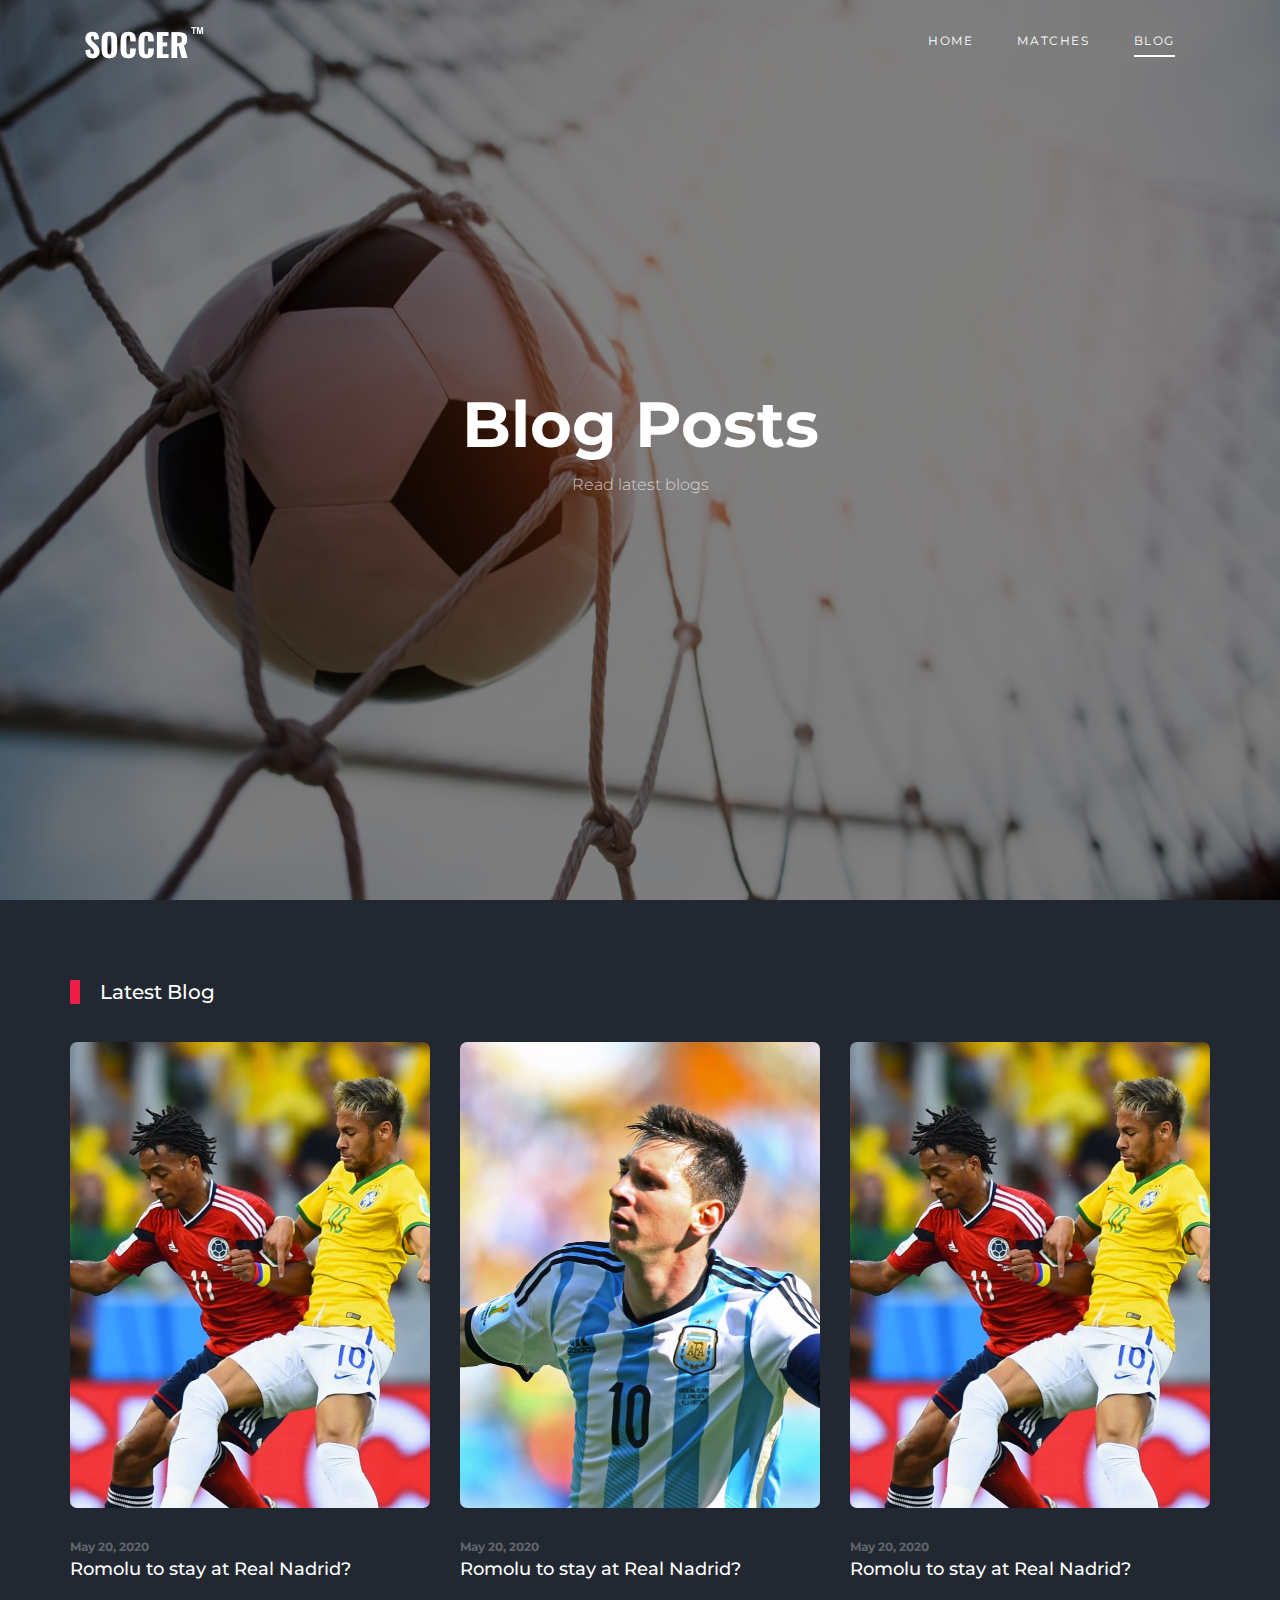
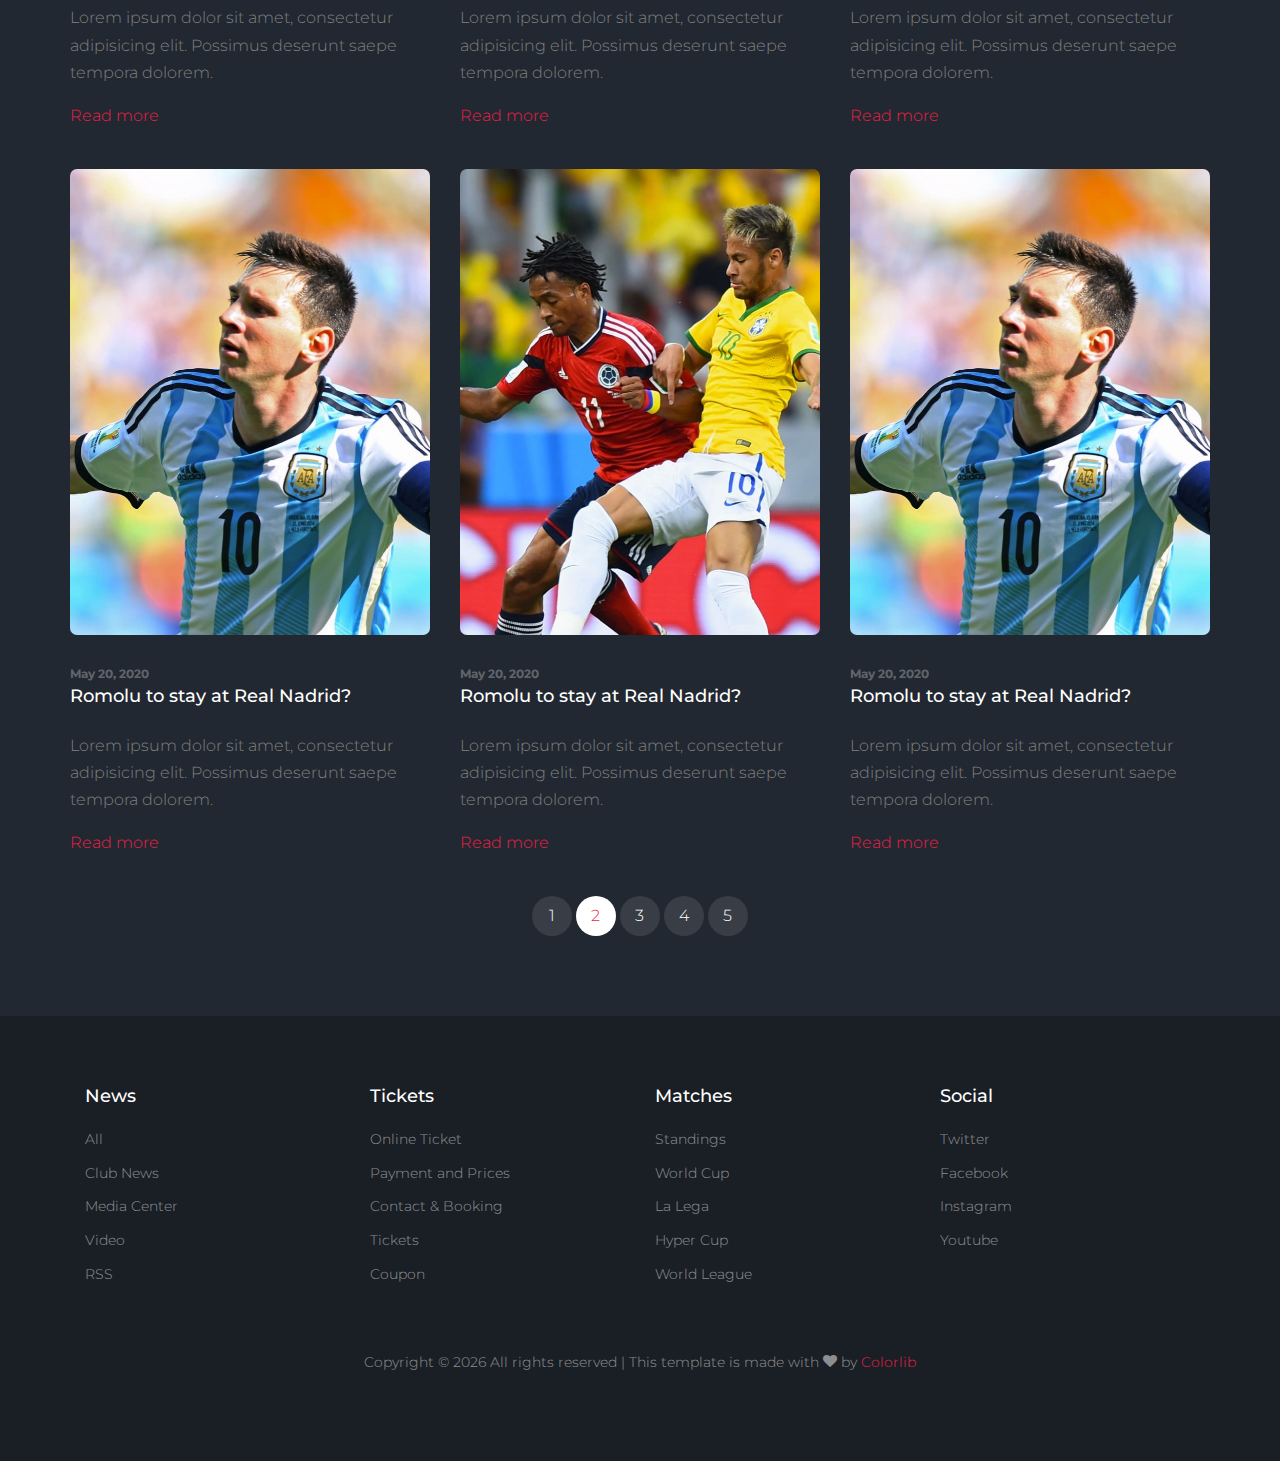
==== commit 22b8b186: "update app" ====
--- a/blog.html
+++ b/blog.html
@@ -1,295 +1,331 @@
 <!DOCTYPE html>
 <html lang="en">
-
-<head>
-  <title>Soccer &mdash; Website by Colorlib</title>
-  <meta charset="utf-8">
-  <meta name="viewport" content="width=device-width, initial-scale=1, shrink-to-fit=no">
-
-
-  <link href="https://fonts.googleapis.com/css2?family=Montserrat:wght@400;700&display=swap" rel="stylesheet">
-
-  <link rel="stylesheet" href="fonts/icomoon/style.css">
-
-  <link rel="stylesheet" href="css/bootstrap/bootstrap.css">
-  <link rel="stylesheet" href="css/jquery-ui.css">
-  <link rel="stylesheet" href="css/owl.carousel.min.css">
-  <link rel="stylesheet" href="css/owl.theme.default.min.css">
-  <link rel="stylesheet" href="css/owl.theme.default.min.css">
-
-  <link rel="stylesheet" href="css/jquery.fancybox.min.css">
-
-  <link rel="stylesheet" href="css/bootstrap-datepicker.css">
-
-  <link rel="stylesheet" href="fonts/flaticon/font/flaticon.css">
-
-  <link rel="stylesheet" href="css/aos.css">
-
-  <link rel="stylesheet" href="css/style.css">
-
-
-
-</head>
-
-<body>
-
-  <div class="site-wrap">
-
-    <div class="site-mobile-menu site-navbar-target">
-      <div class="site-mobile-menu-header">
-        <div class="site-mobile-menu-close">
-          <span class="icon-close2 js-menu-toggle"></span>
-        </div>
+  <head>
+    <title>Soccer &mdash; Website by Colorlib</title>
+    <meta charset="utf-8" />
+    <meta
+      name="viewport"
+      content="width=device-width, initial-scale=1, shrink-to-fit=no"
+    />
+
+    <link
+      href="https://fonts.googleapis.com/css2?family=Montserrat:wght@400;700&display=swap"
+      rel="stylesheet"
+    />
+
+    <link rel="stylesheet" href="fonts/icomoon/style.css" />
+
+    <link rel="stylesheet" href="css/bootstrap/bootstrap.css" />
+    <link rel="stylesheet" href="css/jquery-ui.css" />
+    <link rel="stylesheet" href="css/owl.carousel.min.css" />
+    <link rel="stylesheet" href="css/owl.theme.default.min.css" />
+    <link rel="stylesheet" href="css/owl.theme.default.min.css" />
+
+    <link rel="stylesheet" href="css/jquery.fancybox.min.css" />
+
+    <link rel="stylesheet" href="css/bootstrap-datepicker.css" />
+
+    <link rel="stylesheet" href="fonts/flaticon/font/flaticon.css" />
+
+    <link rel="stylesheet" href="css/aos.css" />
+
+    <link rel="stylesheet" href="css/style.css" />
+  </head>
+
+  <body>
+    <div class="site-wrap">
+      <div class="site-mobile-menu site-navbar-target">
+        <div class="site-mobile-menu-header">
+          <div class="site-mobile-menu-close">
+            <span class="icon-close2 js-menu-toggle"></span>
+          </div>
+        </div>
+        <div class="site-mobile-menu-body"></div>
       </div>
-      <div class="site-mobile-menu-body"></div>
+
+      <header class="site-navbar py-4" role="banner">
+        <div class="container">
+          <div class="d-flex align-items-center">
+            <div class="site-logo">
+              <a href="index.html">
+                <img src="images/logo.png" alt="Logo" />
+              </a>
+            </div>
+            <div class="ml-auto">
+              <nav
+                class="site-navigation position-relative text-right"
+                role="navigation"
+              >
+                <ul
+                  class="site-menu main-menu js-clone-nav mr-auto d-none d-lg-block"
+                >
+                  <li><a href="index.html" class="nav-link">Home</a></li>
+                  <li><a href="matches.html" class="nav-link">Matches</a></li>
+
+                  <li class="active">
+                    <a href="blog.html" class="nav-link">Blog</a>
+                  </li>
+                </ul>
+              </nav>
+
+              <a
+                href="#"
+                class="d-inline-block d-lg-none site-menu-toggle js-menu-toggle text-black float-right text-white"
+                ><span class="icon-menu h3 text-white"></span
+              ></a>
+            </div>
+          </div>
+        </div>
+      </header>
+
+      <div
+        class="hero overlay"
+        style="background-image: url('images/bg_3.jpg')"
+      >
+        <div class="container">
+          <div class="row align-items-center">
+            <div class="col-lg-5 mx-auto text-center">
+              <h1 class="text-white">Blog Posts</h1>
+              <p>Read latest blogs</p>
+            </div>
+          </div>
+        </div>
+      </div>
+
+      <div class="container site-section">
+        <div class="row">
+          <div class="col-6 title-section">
+            <h2 class="heading">Latest Blog</h2>
+          </div>
+        </div>
+        <div class="row">
+          <div class="col-lg-4 mb-4">
+            <div class="custom-media d-block">
+              <div class="img mb-4">
+                <a href="single.html"
+                  ><img src="images/img_1.jpg" alt="Image" class="img-fluid"
+                /></a>
+              </div>
+              <div class="text">
+                <span class="meta">May 20, 2020</span>
+                <h3 class="mb-4">
+                  <a href="#">Romolu to stay at Real Nadrid?</a>
+                </h3>
+                <p>
+                  Lorem ipsum dolor sit amet, consectetur adipisicing elit.
+                  Possimus deserunt saepe tempora dolorem.
+                </p>
+                <p><a href="#">Read more</a></p>
+              </div>
+            </div>
+          </div>
+          <div class="col-lg-4 mb-4">
+            <div class="custom-media d-block">
+              <div class="img mb-4">
+                <a href="single.html"
+                  ><img src="images/img_3.jpg" alt="Image" class="img-fluid"
+                /></a>
+              </div>
+              <div class="text">
+                <span class="meta">May 20, 2020</span>
+                <h3 class="mb-4">
+                  <a href="#">Romolu to stay at Real Nadrid?</a>
+                </h3>
+                <p>
+                  Lorem ipsum dolor sit amet, consectetur adipisicing elit.
+                  Possimus deserunt saepe tempora dolorem.
+                </p>
+                <p><a href="#">Read more</a></p>
+              </div>
+            </div>
+          </div>
+
+          <div class="col-lg-4 mb-4">
+            <div class="custom-media d-block">
+              <div class="img mb-4">
+                <a href="single.html"
+                  ><img src="images/img_1.jpg" alt="Image" class="img-fluid"
+                /></a>
+              </div>
+              <div class="text">
+                <span class="meta">May 20, 2020</span>
+                <h3 class="mb-4">
+                  <a href="#">Romolu to stay at Real Nadrid?</a>
+                </h3>
+                <p>
+                  Lorem ipsum dolor sit amet, consectetur adipisicing elit.
+                  Possimus deserunt saepe tempora dolorem.
+                </p>
+                <p><a href="#">Read more</a></p>
+              </div>
+            </div>
+          </div>
+          <div class="col-lg-4 mb-4">
+            <div class="custom-media d-block">
+              <div class="img mb-4">
+                <a href="single.html"
+                  ><img src="images/img_3.jpg" alt="Image" class="img-fluid"
+                /></a>
+              </div>
+              <div class="text">
+                <span class="meta">May 20, 2020</span>
+                <h3 class="mb-4">
+                  <a href="#">Romolu to stay at Real Nadrid?</a>
+                </h3>
+                <p>
+                  Lorem ipsum dolor sit amet, consectetur adipisicing elit.
+                  Possimus deserunt saepe tempora dolorem.
+                </p>
+                <p><a href="#">Read more</a></p>
+              </div>
+            </div>
+          </div>
+
+          <div class="col-lg-4 mb-4">
+            <div class="custom-media d-block">
+              <div class="img mb-4">
+                <a href="single.html"
+                  ><img src="images/img_1.jpg" alt="Image" class="img-fluid"
+                /></a>
+              </div>
+              <div class="text">
+                <span class="meta">May 20, 2020</span>
+                <h3 class="mb-4">
+                  <a href="#">Romolu to stay at Real Nadrid?</a>
+                </h3>
+                <p>
+                  Lorem ipsum dolor sit amet, consectetur adipisicing elit.
+                  Possimus deserunt saepe tempora dolorem.
+                </p>
+                <p><a href="#">Read more</a></p>
+              </div>
+            </div>
+          </div>
+          <div class="col-lg-4 mb-4">
+            <div class="custom-media d-block">
+              <div class="img mb-4">
+                <a href="single.html"
+                  ><img src="images/img_3.jpg" alt="Image" class="img-fluid"
+                /></a>
+              </div>
+              <div class="text">
+                <span class="meta">May 20, 2020</span>
+                <h3 class="mb-4">
+                  <a href="#">Romolu to stay at Real Nadrid?</a>
+                </h3>
+                <p>
+                  Lorem ipsum dolor sit amet, consectetur adipisicing elit.
+                  Possimus deserunt saepe tempora dolorem.
+                </p>
+                <p><a href="#">Read more</a></p>
+              </div>
+            </div>
+          </div>
+        </div>
+
+        <div class="row justify-content-center">
+          <div class="col-lg-7 text-center">
+            <div class="custom-pagination">
+              <a href="#">1</a>
+              <span>2</span>
+              <a href="#">3</a>
+              <a href="#">4</a>
+              <a href="#">5</a>
+            </div>
+          </div>
+        </div>
+      </div>
+
+      <footer class="footer-section">
+        <div class="container">
+          <div class="row">
+            <div class="col-lg-3">
+              <div class="widget mb-3">
+                <h3>News</h3>
+                <ul class="list-unstyled links">
+                  <li><a href="#">All</a></li>
+                  <li><a href="#">Club News</a></li>
+                  <li><a href="#">Media Center</a></li>
+                  <li><a href="#">Video</a></li>
+                  <li><a href="#">RSS</a></li>
+                </ul>
+              </div>
+            </div>
+            <div class="col-lg-3">
+              <div class="widget mb-3">
+                <h3>Tickets</h3>
+                <ul class="list-unstyled links">
+                  <li><a href="#">Online Ticket</a></li>
+                  <li><a href="#">Payment and Prices</a></li>
+                  <li><a href="#">Contact &amp; Booking</a></li>
+                  <li><a href="#">Tickets</a></li>
+                  <li><a href="#">Coupon</a></li>
+                </ul>
+              </div>
+            </div>
+            <div class="col-lg-3">
+              <div class="widget mb-3">
+                <h3>Matches</h3>
+                <ul class="list-unstyled links">
+                  <li><a href="#">Standings</a></li>
+                  <li><a href="#">World Cup</a></li>
+                  <li><a href="#">La Lega</a></li>
+                  <li><a href="#">Hyper Cup</a></li>
+                  <li><a href="#">World League</a></li>
+                </ul>
+              </div>
+            </div>
+
+            <div class="col-lg-3">
+              <div class="widget mb-3">
+                <h3>Social</h3>
+                <ul class="list-unstyled links">
+                  <li><a href="#">Twitter</a></li>
+                  <li><a href="#">Facebook</a></li>
+                  <li><a href="#">Instagram</a></li>
+                  <li><a href="#">Youtube</a></li>
+                </ul>
+              </div>
+            </div>
+          </div>
+
+          <div class="row text-center">
+            <div class="col-md-12">
+              <div class="pt-5">
+                <p>
+                  <!-- Link back to Colorlib can't be removed. Template is licensed under CC BY 3.0. -->
+                  Copyright &copy;
+                  <script>
+                    document.write(new Date().getFullYear());
+                  </script>
+                  All rights reserved | This template is made with
+                  <i class="icon-heart" aria-hidden="true"></i> by
+                  <a href="https://colorlib.com" target="_blank">Colorlib</a>
+                  <!-- Link back to Colorlib can't be removed. Template is licensed under CC BY 3.0. -->
+                </p>
+              </div>
+            </div>
+          </div>
+        </div>
+      </footer>
     </div>
-
-
-    <header class="site-navbar py-4" role="banner">
-
-      <div class="container">
-        <div class="d-flex align-items-center">
-          <div class="site-logo">
-            <a href="index.html">
-              <img src="images/logo.png" alt="Logo">
-            </a>
-          </div>
-          <div class="ml-auto">
-            <nav class="site-navigation position-relative text-right" role="navigation">
-              <ul class="site-menu main-menu js-clone-nav mr-auto d-none d-lg-block">
-                <li><a href="index.html" class="nav-link">Home</a></li>
-                <li><a href="matches.html" class="nav-link">Matches</a></li>
-                <li><a href="players.html" class="nav-link">Players</a></li>
-                <li class="active"><a href="blog.html" class="nav-link">Blog</a></li>
-                <li><a href="contact.html" class="nav-link">Contact</a></li>
-              </ul>
-            </nav>
-
-            <a href="#" class="d-inline-block d-lg-none site-menu-toggle js-menu-toggle text-black float-right text-white"><span
-                class="icon-menu h3 text-white"></span></a>
-          </div>
-        </div>
-      </div>
-
-    </header>
-
-    <div class="hero overlay" style="background-image: url('images/bg_3.jpg');">
-      <div class="container">
-        <div class="row align-items-center">
-          <div class="col-lg-5 mx-auto text-center">
-            <h1 class="text-white">Blog Posts</h1>
-            <p>Lorem ipsum dolor sit amet, consectetur adipisicing elit. Soluta, molestias repudiandae pariatur.</p>
-          </div>
-        </div>
-      </div>
-    </div>
-
-    
-    
-    <div class="container site-section">
-      <div class="row">
-        <div class="col-6 title-section">
-          <h2 class="heading">Latest Blog</h2>
-        </div>
-      </div>
-      <div class="row">
-        <div class="col-lg-4 mb-4">
-          <div class="custom-media d-block">
-            <div class="img mb-4">
-              <a href="single.html"><img src="images/img_1.jpg" alt="Image" class="img-fluid"></a>
-            </div>
-            <div class="text">
-              <span class="meta">May 20, 2020</span>
-              <h3 class="mb-4"><a href="#">Romolu to stay at Real Nadrid?</a></h3>
-              <p>Lorem ipsum dolor sit amet, consectetur adipisicing elit. Possimus deserunt saepe tempora dolorem.</p>
-              <p><a href="#">Read more</a></p>
-            </div>
-          </div>
-        </div>
-        <div class="col-lg-4 mb-4">
-          <div class="custom-media d-block">
-            <div class="img mb-4">
-              <a href="single.html"><img src="images/img_3.jpg" alt="Image" class="img-fluid"></a>
-            </div>
-            <div class="text">
-              <span class="meta">May 20, 2020</span>
-              <h3 class="mb-4"><a href="#">Romolu to stay at Real Nadrid?</a></h3>
-              <p>Lorem ipsum dolor sit amet, consectetur adipisicing elit. Possimus deserunt saepe tempora dolorem.</p>
-              <p><a href="#">Read more</a></p>
-            </div>
-          </div>
-        </div>
-
-        <div class="col-lg-4 mb-4">
-          <div class="custom-media d-block">
-            <div class="img mb-4">
-              <a href="single.html"><img src="images/img_1.jpg" alt="Image" class="img-fluid"></a>
-            </div>
-            <div class="text">
-              <span class="meta">May 20, 2020</span>
-              <h3 class="mb-4"><a href="#">Romolu to stay at Real Nadrid?</a></h3>
-              <p>Lorem ipsum dolor sit amet, consectetur adipisicing elit. Possimus deserunt saepe tempora dolorem.</p>
-              <p><a href="#">Read more</a></p>
-            </div>
-          </div>
-        </div>
-        <div class="col-lg-4 mb-4">
-          <div class="custom-media d-block">
-            <div class="img mb-4">
-              <a href="single.html"><img src="images/img_3.jpg" alt="Image" class="img-fluid"></a>
-            </div>
-            <div class="text">
-              <span class="meta">May 20, 2020</span>
-              <h3 class="mb-4"><a href="#">Romolu to stay at Real Nadrid?</a></h3>
-              <p>Lorem ipsum dolor sit amet, consectetur adipisicing elit. Possimus deserunt saepe tempora dolorem.</p>
-              <p><a href="#">Read more</a></p>
-            </div>
-          </div>
-        </div>
-        
-        <div class="col-lg-4 mb-4">
-          <div class="custom-media d-block">
-            <div class="img mb-4">
-              <a href="single.html"><img src="images/img_1.jpg" alt="Image" class="img-fluid"></a>
-            </div>
-            <div class="text">
-              <span class="meta">May 20, 2020</span>
-              <h3 class="mb-4"><a href="#">Romolu to stay at Real Nadrid?</a></h3>
-              <p>Lorem ipsum dolor sit amet, consectetur adipisicing elit. Possimus deserunt saepe tempora dolorem.</p>
-              <p><a href="#">Read more</a></p>
-            </div>
-          </div>
-        </div>
-        <div class="col-lg-4 mb-4">
-          <div class="custom-media d-block">
-            <div class="img mb-4">
-              <a href="single.html"><img src="images/img_3.jpg" alt="Image" class="img-fluid"></a>
-            </div>
-            <div class="text">
-              <span class="meta">May 20, 2020</span>
-              <h3 class="mb-4"><a href="#">Romolu to stay at Real Nadrid?</a></h3>
-              <p>Lorem ipsum dolor sit amet, consectetur adipisicing elit. Possimus deserunt saepe tempora dolorem.</p>
-              <p><a href="#">Read more</a></p>
-            </div>
-          </div>
-        </div>
-      </div>
-
-      <div class="row justify-content-center">
-        <div class="col-lg-7 text-center">
-          <div class="custom-pagination">
-            <a href="#">1</a>
-            <span>2</span>
-            <a href="#">3</a>
-            <a href="#">4</a>
-            <a href="#">5</a>
-          </div>
-        </div>
-      </div>
-    </div>
-
-
-    
-    
-
-
-
-    <footer class="footer-section">
-      <div class="container">
-        <div class="row">
-          <div class="col-lg-3">
-            <div class="widget mb-3">
-              <h3>News</h3>
-              <ul class="list-unstyled links">
-                <li><a href="#">All</a></li>
-                <li><a href="#">Club News</a></li>
-                <li><a href="#">Media Center</a></li>
-                <li><a href="#">Video</a></li>
-                <li><a href="#">RSS</a></li>
-              </ul>
-            </div>
-          </div>
-          <div class="col-lg-3">
-            <div class="widget mb-3">
-              <h3>Tickets</h3>
-              <ul class="list-unstyled links">
-                <li><a href="#">Online Ticket</a></li>
-                <li><a href="#">Payment and Prices</a></li>
-                <li><a href="#">Contact &amp; Booking</a></li>
-                <li><a href="#">Tickets</a></li>
-                <li><a href="#">Coupon</a></li>
-              </ul>
-            </div>
-          </div>
-          <div class="col-lg-3">
-            <div class="widget mb-3">
-              <h3>Matches</h3>
-              <ul class="list-unstyled links">
-                <li><a href="#">Standings</a></li>
-                <li><a href="#">World Cup</a></li>
-                <li><a href="#">La Lega</a></li>
-                <li><a href="#">Hyper Cup</a></li>
-                <li><a href="#">World League</a></li>
-              </ul>
-            </div>
-          </div>
-
-          <div class="col-lg-3">
-            <div class="widget mb-3">
-              <h3>Social</h3>
-              <ul class="list-unstyled links">
-                <li><a href="#">Twitter</a></li>
-                <li><a href="#">Facebook</a></li>
-                <li><a href="#">Instagram</a></li>
-                <li><a href="#">Youtube</a></li>
-              </ul>
-            </div>
-          </div>
-
-        </div>
-
-        <div class="row text-center">
-          <div class="col-md-12">
-            <div class=" pt-5">
-              <p>
-                <!-- Link back to Colorlib can't be removed. Template is licensed under CC BY 3.0. -->
-                Copyright &copy;
-                <script>
-                  document.write(new Date().getFullYear());
-                </script> All rights reserved | This template is made with <i class="icon-heart"
-                  aria-hidden="true"></i> by <a href="https://colorlib.com" target="_blank">Colorlib</a>
-                <!-- Link back to Colorlib can't be removed. Template is licensed under CC BY 3.0. -->
-              </p>
-            </div>
-          </div>
-
-        </div>
-      </div>
-    </footer>
-
-
-
-  </div>
-  <!-- .site-wrap -->
-
-  <script src="js/jquery-3.3.1.min.js"></script>
-  <script src="js/jquery-migrate-3.0.1.min.js"></script>
-  <script src="js/jquery-ui.js"></script>
-  <script src="js/popper.min.js"></script>
-  <script src="js/bootstrap.min.js"></script>
-  <script src="js/owl.carousel.min.js"></script>
-  <script src="js/jquery.stellar.min.js"></script>
-  <script src="js/jquery.countdown.min.js"></script>
-  <script src="js/bootstrap-datepicker.min.js"></script>
-  <script src="js/jquery.easing.1.3.js"></script>
-  <script src="js/aos.js"></script>
-  <script src="js/jquery.fancybox.min.js"></script>
-  <script src="js/jquery.sticky.js"></script>
-  <script src="js/jquery.mb.YTPlayer.min.js"></script>
-
-
-  <script src="js/main.js"></script>
-
-</body>
-
-</html>+    <!-- .site-wrap -->
+
+    <script src="js/jquery-3.3.1.min.js"></script>
+    <script src="js/jquery-migrate-3.0.1.min.js"></script>
+    <script src="js/jquery-ui.js"></script>
+    <script src="js/popper.min.js"></script>
+    <script src="js/bootstrap.min.js"></script>
+    <script src="js/owl.carousel.min.js"></script>
+    <script src="js/jquery.stellar.min.js"></script>
+    <script src="js/jquery.countdown.min.js"></script>
+    <script src="js/bootstrap-datepicker.min.js"></script>
+    <script src="js/jquery.easing.1.3.js"></script>
+    <script src="js/aos.js"></script>
+    <script src="js/jquery.fancybox.min.js"></script>
+    <script src="js/jquery.sticky.js"></script>
+    <script src="js/jquery.mb.YTPlayer.min.js"></script>
+
+    <script src="js/main.js"></script>
+  </body>
+</html>
